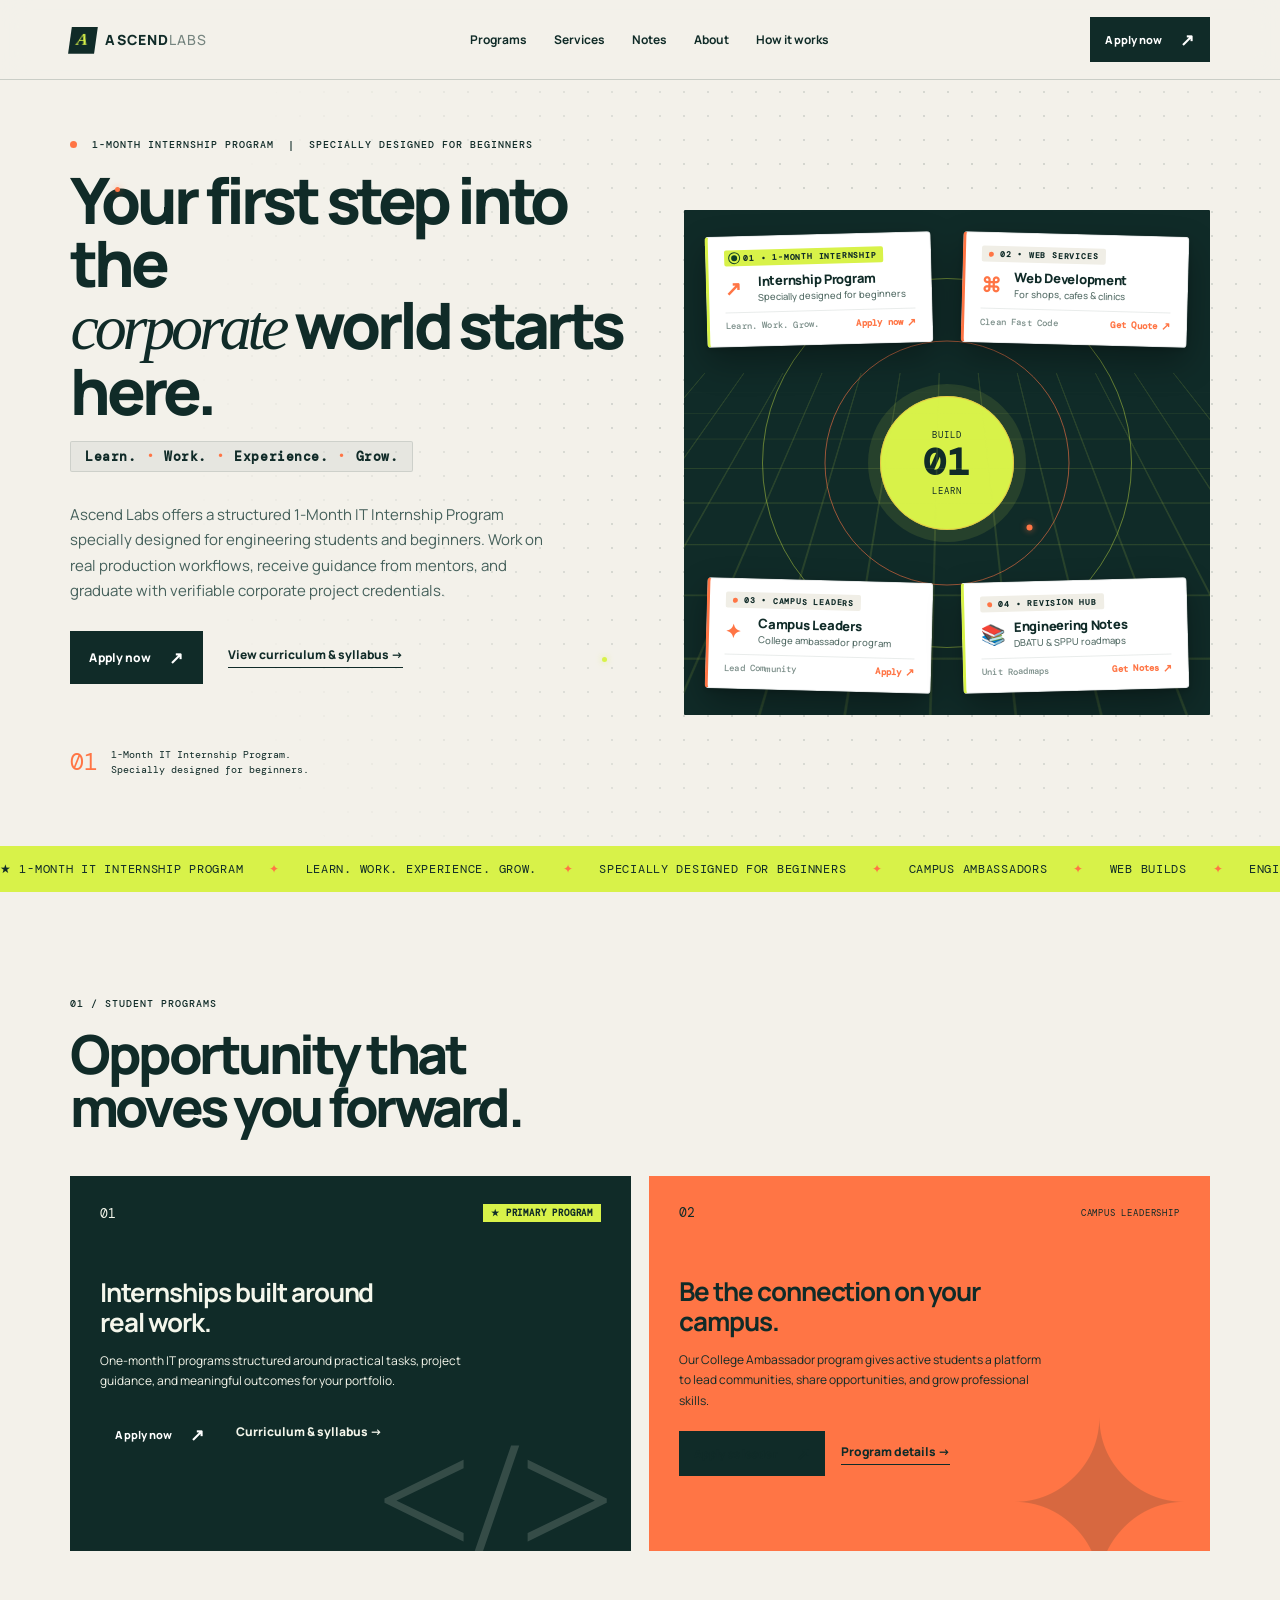
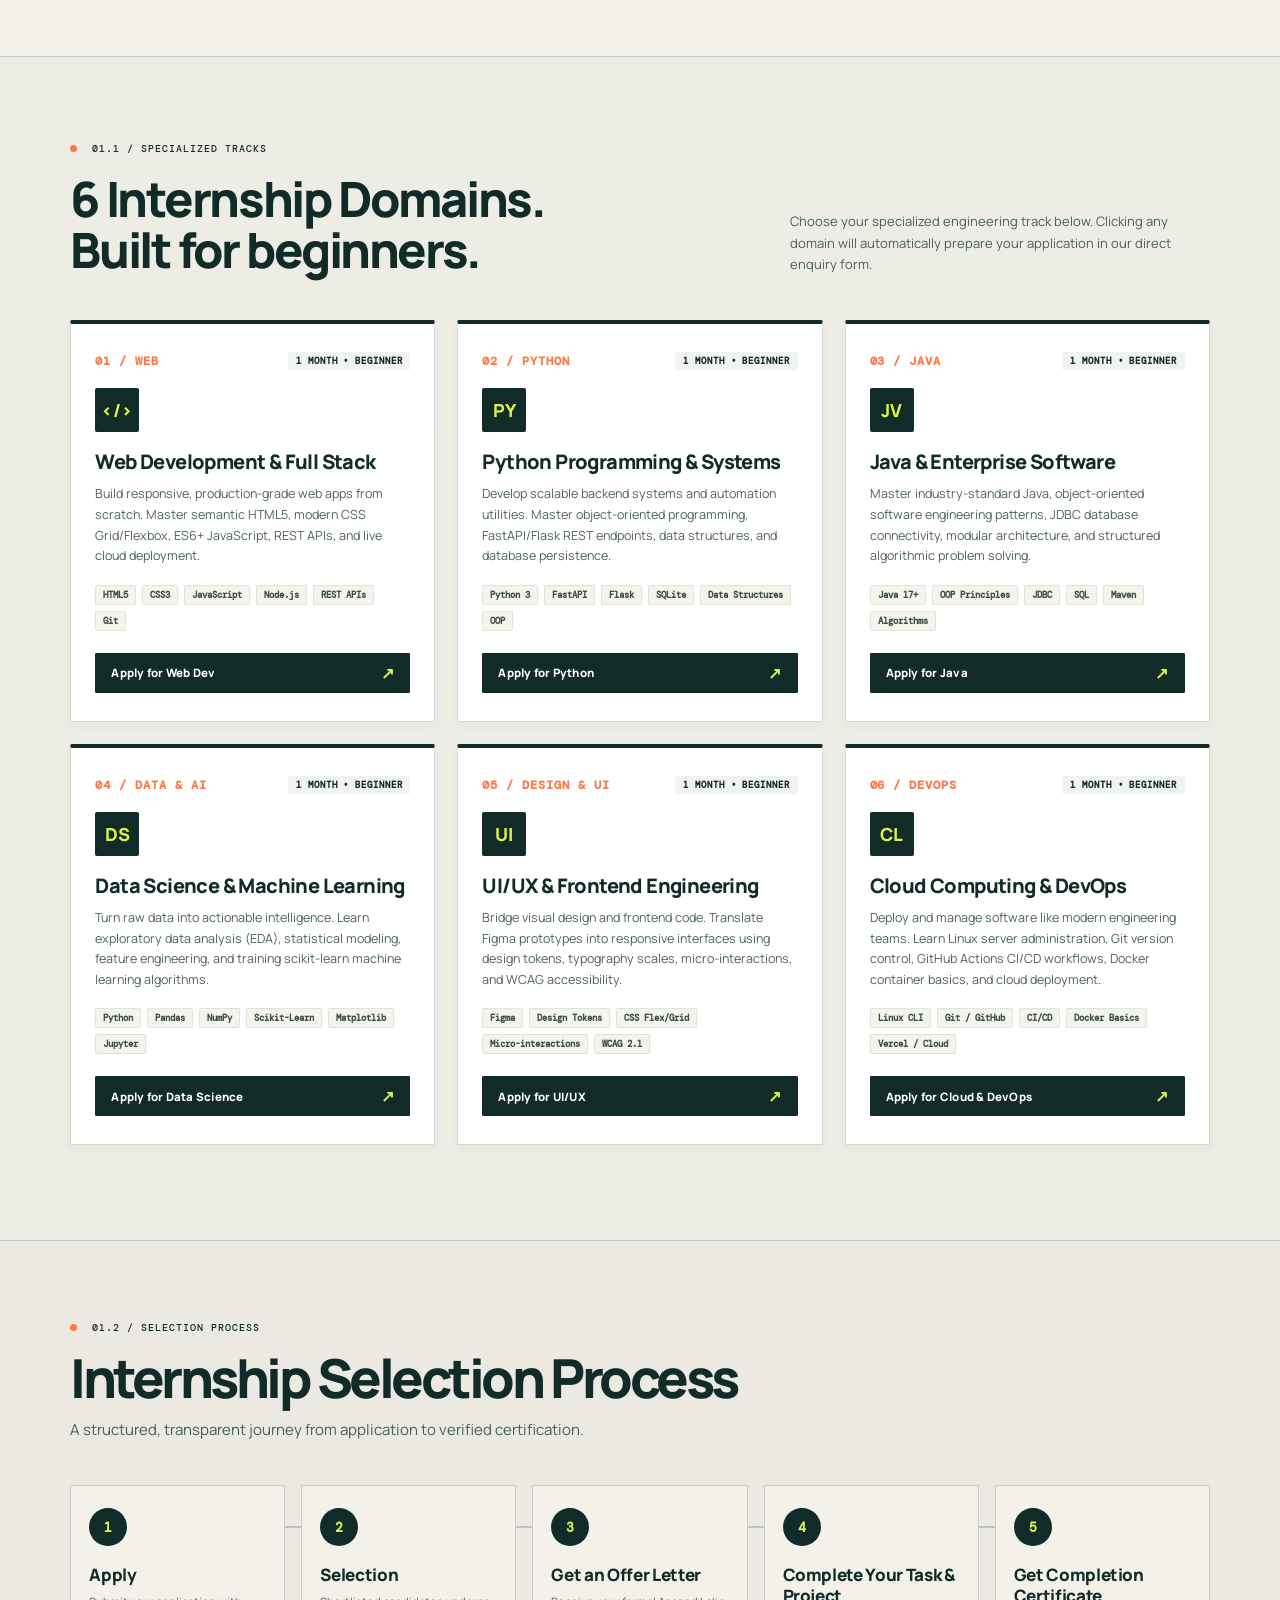
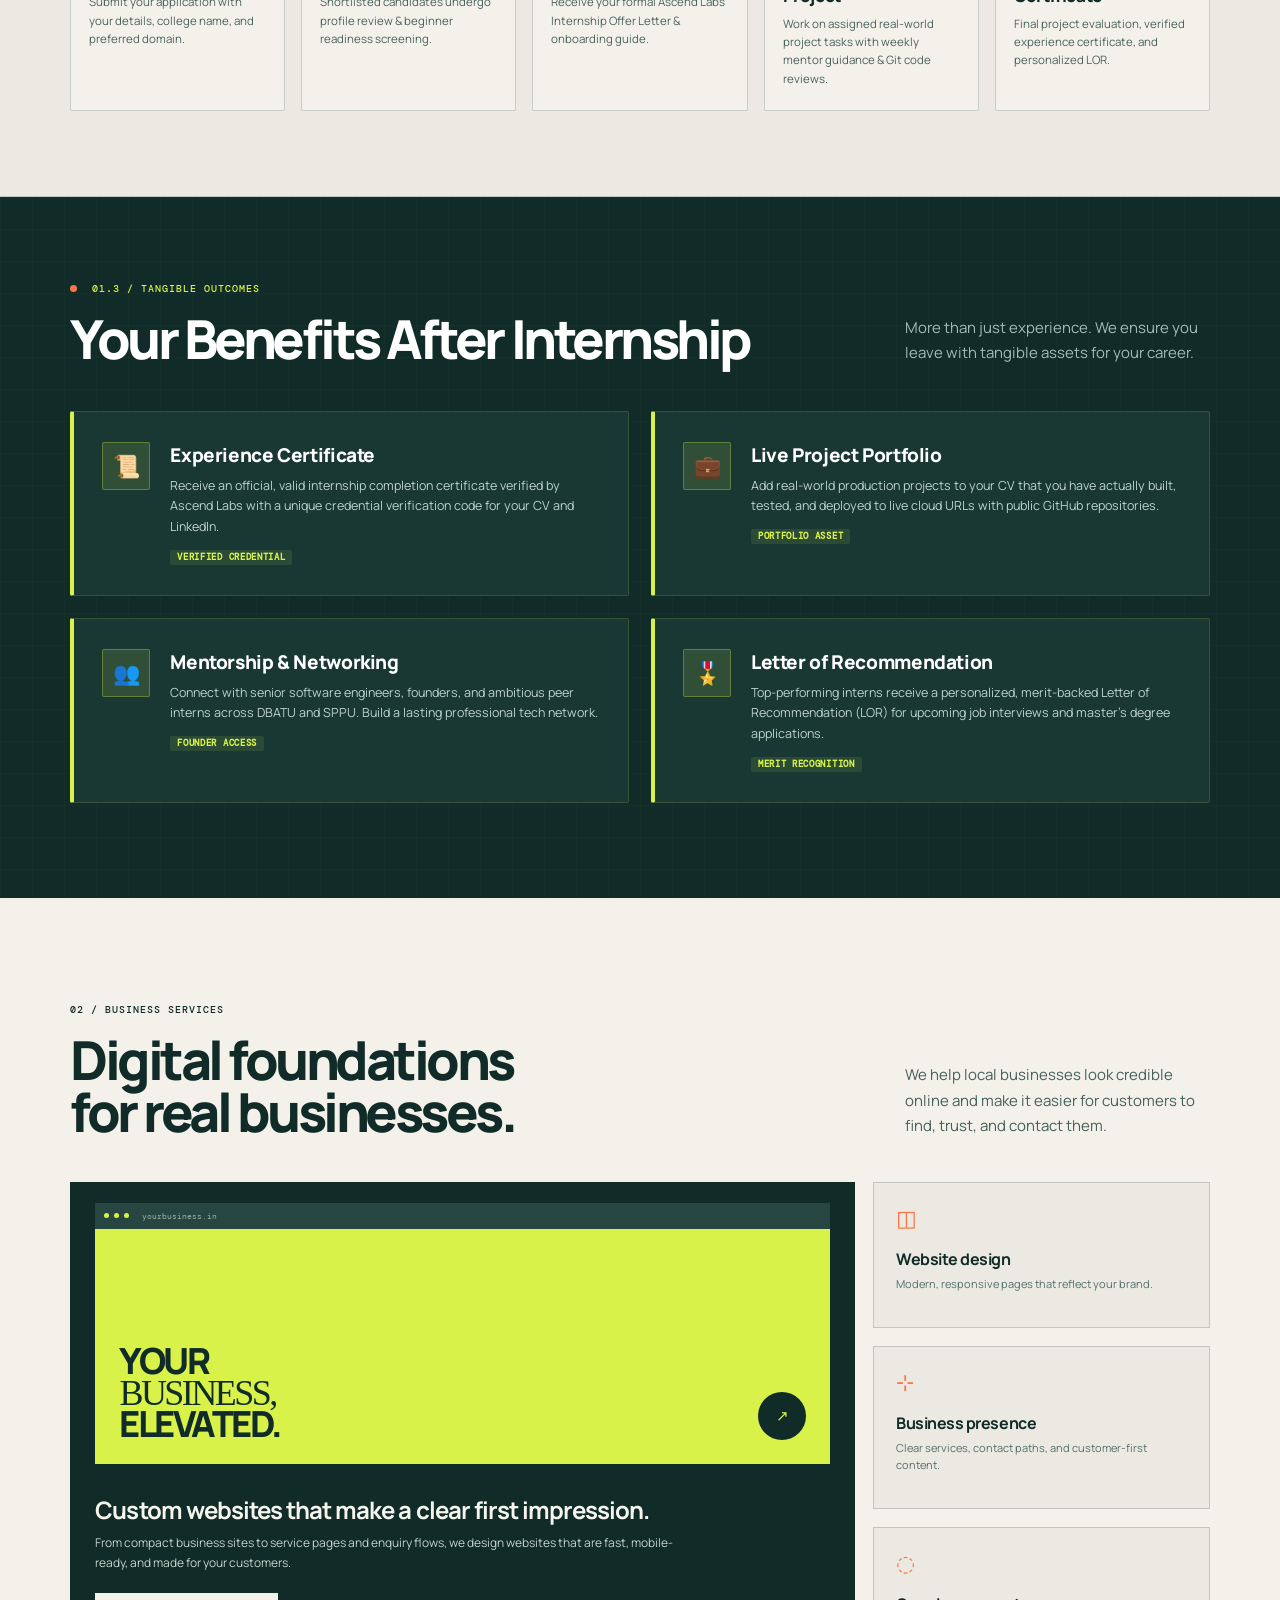
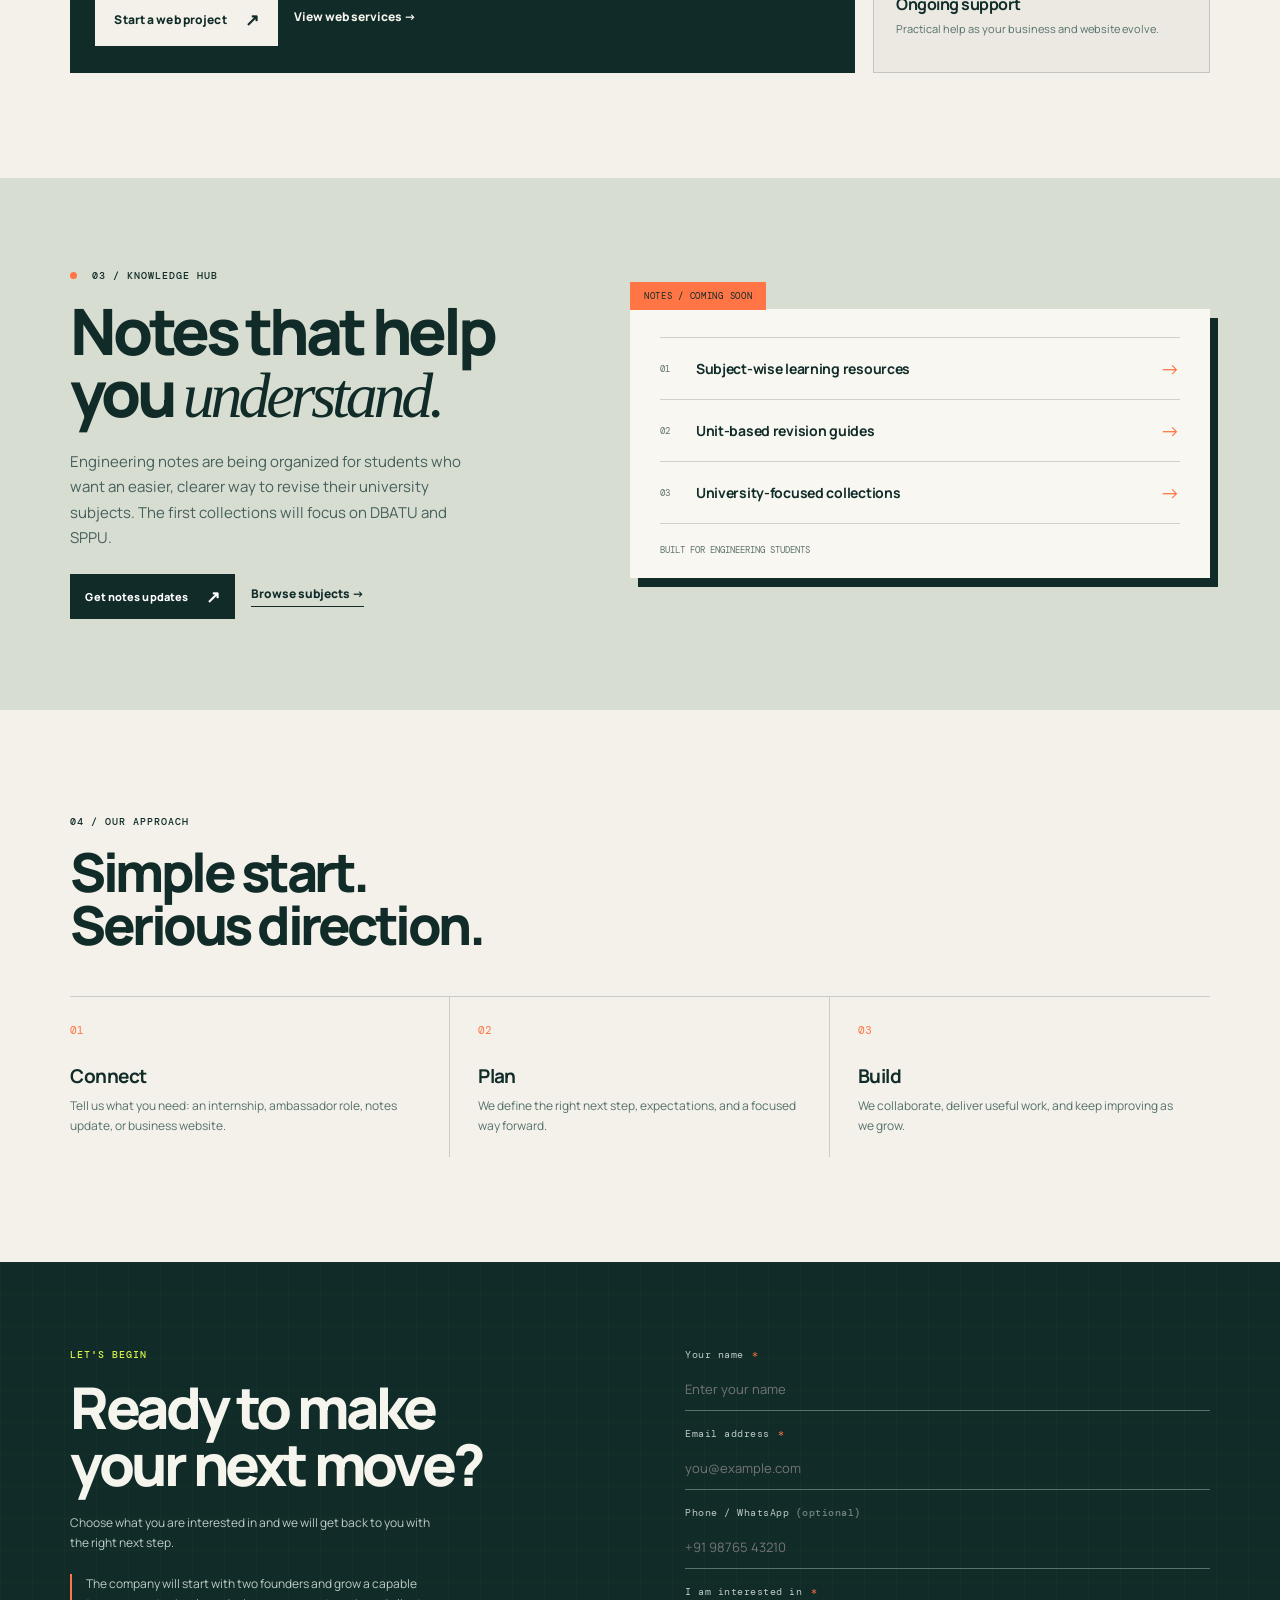
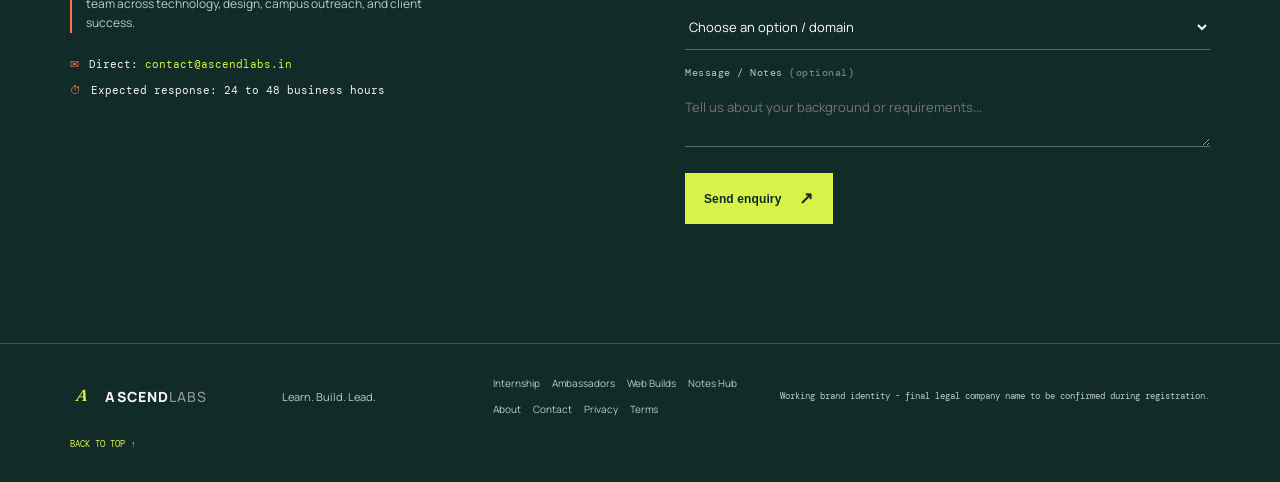
==== index.html @ a8e770ce "feat: complete interactive Ascend Labs website with 4 hero quads, dynamic form routing, and clean UR" ====
<!doctype html>
<html lang="en">
  <head>
    <meta charset="UTF-8" />
    <meta name="viewport" content="width=device-width, initial-scale=1.0" />
    <meta name="description" content="A launch-ready technology website for internships, college ambassadors, business websites, and engineering notes." />
    <title>Ascend Labs | Learn Build Lead</title>
    <link rel="preconnect" href="https://fonts.googleapis.com" />
    <link rel="preconnect" href="https://fonts.gstatic.com" crossorigin />
    <link href="https://fonts.googleapis.com/css2?family=DM+Mono:wght@400;500&family=Manrope:wght@400;500;600;700;800&display=swap" rel="stylesheet" />
    <link rel="stylesheet" href="styles.css" />
  </head>
  <body>
    <header class="site-header">
      <a class="brand" href="#top" aria-label="Ascend Labs home"><span class="brand-symbol">A</span><span>ASCEND<span class="muted">LABS</span></span></a>
      <nav class="nav" aria-label="Main navigation">
        <a href="#programs">Programs</a><a href="#services">Services</a><a href="#notes">Notes</a><a href="about.html">About</a><a href="#process">How it works</a>
      </nav>
      <a class="button button-small nav-cta" href="#contact" data-select-domain="Internship: Web Development">Apply now <span>↗</span></a>
      <button class="menu-toggle" aria-label="Open menu" aria-expanded="false">☰</button>
    </header>

    <main id="top">
      <section class="hero section-shell">
        <div class="background-dot-field" aria-hidden="true"></div>
        <span class="accent-dot accent-dot-orange hero-dot-1" aria-hidden="true"></span>
        <span class="accent-dot accent-dot-lime hero-dot-2" aria-hidden="true"></span>
        <div class="hero-copy">
          <p class="eyebrow"><span class="status-dot"></span> 1-MONTH INTERNSHIP PROGRAM &nbsp;|&nbsp; SPECIALLY DESIGNED FOR BEGINNERS</p>
          <h1>Your first step into the<br /><em>corporate</em> world starts here.</h1>
          <div class="hero-motto-row">
            <span class="motto-item">Learn.</span>
            <span class="motto-sep">•</span>
            <span class="motto-item">Work.</span>
            <span class="motto-sep">•</span>
            <span class="motto-item">Experience.</span>
            <span class="motto-sep">•</span>
            <span class="motto-item">Grow.</span>
          </div>
          <p class="hero-text">Ascend Labs offers a structured 1-Month IT Internship Program specially designed for engineering students and beginners. Work on real production workflows, receive guidance from mentors, and graduate with verifiable corporate project credentials.</p>
          <div class="hero-actions">
            <a class="button" href="#contact" data-select-domain="Internship: Web Development">Apply now <span>↗</span></a>
            <a class="text-link" href="internship.html">View curriculum & syllabus <span>→</span></a>
          </div>
          <div class="hero-trust"><span>01</span><p>1-Month IT Internship Program.<br />Specially designed for beginners.</p></div>
        </div>
        <div class="hero-art" aria-label="Abstract technology illustration">
          <div class="background-signal-grid grid-plane" aria-hidden="true"></div>
          <div class="background-orbit orbit orbit-one" aria-hidden="true">
            <span class="orbit-flow-node node-lime" aria-hidden="true"></span>
          </div>
          <div class="background-orbit orbit orbit-two" aria-hidden="true">
            <span class="orbit-flow-node node-orange" aria-hidden="true"></span>
          </div>
          <div class="signal-pulse signal-pulse-1" aria-hidden="true"></div>
          <div class="signal-pulse signal-pulse-2" aria-hidden="true"></div>
          <!-- 4 Professional Interactive Cards in White (Orange Animation on Hover) -->
          <!-- 1. Corner 1 (Top-Left): 1-Month IT Internship Program -->
          <a href="#contact" data-select-domain="Internship: Web Development" class="hero-quad-card quad-intern" aria-label="1-Month IT Internship Program - Apply Now">
            <div class="quad-card-badge badge-lime">
              <span class="live-pulse"></span>
              <span>01 • 1-MONTH INTERNSHIP</span>
            </div>
            <div class="quad-card-body">
              <span class="quad-card-icon">↗</span>
              <div class="quad-card-info">
                <b>Internship Program</b>
                <small>Specially designed for beginners</small>
              </div>
            </div>
            <div class="quad-card-footer">
              <span class="quad-motto">Learn. Work. Grow.</span>
              <span class="quad-action">Apply now <i>↗</i></span>
            </div>
          </a>

          <!-- 2. Corner 2 (Top-Right): Website Development for Businesses -->
          <a href="#contact" data-select-domain="Website Development" class="hero-quad-card quad-web" aria-label="Website Development for Businesses - Get Quote">
            <div class="quad-card-badge">
              <span class="badge-dot"></span>
              <span>02 • WEB SERVICES</span>
            </div>
            <div class="quad-card-body">
              <span class="quad-card-icon">⌘</span>
              <div class="quad-card-info">
                <b>Web Development</b>
                <small>For shops, cafes & clinics</small>
              </div>
            </div>
            <div class="quad-card-footer">
              <span class="quad-motto">Clean Fast Code</span>
              <span class="quad-action">Get Quote <i>↗</i></span>
            </div>
          </a>

          <!-- 3. Corner 3 (Bottom-Left): College Ambassador Program -->
          <a href="#contact" data-select-domain="College Ambassador Program" class="hero-quad-card quad-amb" aria-label="College Ambassador Leadership Program - Apply as Leader">
            <div class="quad-card-badge">
              <span class="badge-dot"></span>
              <span>03 • CAMPUS LEADERS</span>
            </div>
            <div class="quad-card-body">
              <span class="quad-card-icon quad-icon-star">✦</span>
              <div class="quad-card-info">
                <b>Campus Leaders</b>
                <small>College ambassador program</small>
              </div>
            </div>
            <div class="quad-card-footer">
              <span class="quad-motto">Lead Community</span>
              <span class="quad-action">Apply <i>↗</i></span>
            </div>
          </a>

          <!-- 4. Corner 4 (Bottom-Right): Engineering Notes Hub -->
          <a href="#contact" data-select-domain="Engineering Notes" class="hero-quad-card quad-notes" aria-label="Engineering Notes Hub DBATU and SPPU - Get Notes">
            <div class="quad-card-badge">
              <span class="badge-dot"></span>
              <span>04 • REVISION HUB</span>
            </div>
            <div class="quad-card-body">
              <span class="quad-card-icon">📚</span>
              <div class="quad-card-info">
                <b>Engineering Notes</b>
                <small>DBATU & SPPU roadmaps</small>
              </div>
            </div>
            <div class="quad-card-footer">
              <span class="quad-motto">Unit Roadmaps</span>
              <span class="quad-action">Get Notes <i>↗</i></span>
            </div>
          </a>

          <div class="core"><span>BUILD</span><strong>01</strong><span>LEARN</span></div>
          <p class="art-label label-top">FROM CAMPUS TO CREATION</p>
        </div>
      </section>

      <section class="ticker" aria-label="Our focus"><div>★ 1-MONTH IT INTERNSHIP PROGRAM <i>✦</i> LEARN. WORK. EXPERIENCE. GROW. <i>✦</i> SPECIALLY DESIGNED FOR BEGINNERS <i>✦</i> CAMPUS AMBASSADORS <i>✦</i> WEB BUILDS <i>✦</i> ENGINEERING NOTES <i>✦</i> 1-MONTH IT INTERNSHIP PROGRAM <i>✦</i></div></section>

      <section id="programs" class="programs section-shell">
        <div class="section-intro"><p class="eyebrow">01 / STUDENT PROGRAMS</p><h2>Opportunity that<br />moves you forward.</h2></div>
        <div class="program-grid">
          <article class="feature-card dark-card">
            <div><span class="number">01</span><span class="mini-tag" style="background: var(--lime); color: var(--ink); padding: 3px 8px; font-weight: 800;">★ PRIMARY PROGRAM</span></div>
            <h3>Internships built around real work.</h3>
            <p>One-month IT programs structured around practical tasks, project guidance, and meaningful outcomes for your portfolio.</p>
            <div style="display: flex; gap: 16px; align-items: center; margin-top: 20px; flex-wrap: wrap;">
              <a href="#contact" data-select-domain="Internship: Web Development" class="button button-small">Apply now <span>↗</span></a>
              <a href="internship.html" class="text-link" style="color: var(--muted-lime);">Curriculum & syllabus <span>→</span></a>
            </div>
            <div class="line-art code-art">&lt;/&gt;</div>
          </article>
          <article class="feature-card accent-card">
            <div><span class="number">02</span><span class="mini-tag">CAMPUS LEADERSHIP</span></div>
            <h3>Be the connection on your campus.</h3>
            <p>Our College Ambassador program gives active students a platform to lead communities, share opportunities, and grow professional skills.</p>
            <div style="display: flex; gap: 16px; align-items: center; margin-top: 20px; flex-wrap: wrap;">
              <a href="#contact" data-select-domain="College Ambassador Program" class="button button-small" style="background: var(--ink); color: var(--paper);">Apply as leader <span>↗</span></a>
              <a href="campus-ambassador.html" class="text-link" style="color: var(--ink);">Program details <span>→</span></a>
            </div>
            <div class="line-art star-art">✦</div>
          </article>
        </div>
      </section>

      <!-- 01.1 / SIX SPECIALIZED INTERNSHIP DOMAINS -->
      <section id="domains" class="domains-section section-shell">
        <div class="domains-head">
          <div>
            <p class="eyebrow"><span class="status-dot"></span> 01.1 / SPECIALIZED TRACKS</p>
            <h2>6 Internship Domains.<br />Built for beginners.</h2>
          </div>
          <p class="domains-intro">Choose your specialized engineering track below. Clicking any domain will automatically prepare your application in our direct enquiry form.</p>
        </div>

        <div class="domains-grid">
          <!-- Domain 01 -->
          <article class="domain-card" data-domain="Internship: Web Development">
            <div class="domain-meta">
              <span class="domain-num">01 / WEB</span>
              <span class="domain-duration-tag">1 MONTH • BEGINNER</span>
            </div>
            <div class="domain-icon-row">&lt;/&gt;</div>
            <h3>Web Development & Full Stack</h3>
            <p class="domain-desc">Build responsive, production-grade web apps from scratch. Master semantic HTML5, modern CSS Grid/Flexbox, ES6+ JavaScript, REST APIs, and live cloud deployment.</p>
            <div class="domain-tech-pills">
              <span>HTML5</span><span>CSS3</span><span>JavaScript</span><span>Node.js</span><span>REST APIs</span><span>Git</span>
            </div>
            <a href="#contact" class="domain-action-btn" data-select-domain="Internship: Web Development">
              <span>Apply for Web Dev</span> <i>↗</i>
            </a>
          </article>

          <!-- Domain 02 -->
          <article class="domain-card card-accent-orange" data-domain="Internship: Python Programming">
            <div class="domain-meta">
              <span class="domain-num">02 / PYTHON</span>
              <span class="domain-duration-tag">1 MONTH • BEGINNER</span>
            </div>
            <div class="domain-icon-row">PY</div>
            <h3>Python Programming & Systems</h3>
            <p class="domain-desc">Develop scalable backend systems and automation utilities. Master object-oriented programming, FastAPI/Flask REST endpoints, data structures, and database persistence.</p>
            <div class="domain-tech-pills">
              <span>Python 3</span><span>FastAPI</span><span>Flask</span><span>SQLite</span><span>Data Structures</span><span>OOP</span>
            </div>
            <a href="#contact" class="domain-action-btn" data-select-domain="Internship: Python Programming">
              <span>Apply for Python</span> <i>↗</i>
            </a>
          </article>

          <!-- Domain 03 -->
          <article class="domain-card" data-domain="Internship: Java Development">
            <div class="domain-meta">
              <span class="domain-num">03 / JAVA</span>
              <span class="domain-duration-tag">1 MONTH • BEGINNER</span>
            </div>
            <div class="domain-icon-row">JV</div>
            <h3>Java & Enterprise Software</h3>
            <p class="domain-desc">Master industry-standard Java, object-oriented software engineering patterns, JDBC database connectivity, modular architecture, and structured algorithmic problem solving.</p>
            <div class="domain-tech-pills">
              <span>Java 17+</span><span>OOP Principles</span><span>JDBC</span><span>SQL</span><span>Maven</span><span>Algorithms</span>
            </div>
            <a href="#contact" class="domain-action-btn" data-select-domain="Internship: Java Development">
              <span>Apply for Java</span> <i>↗</i>
            </a>
          </article>

          <!-- Domain 04 -->
          <article class="domain-card card-accent-orange" data-domain="Internship: Data Science & ML">
            <div class="domain-meta">
              <span class="domain-num">04 / DATA & AI</span>
              <span class="domain-duration-tag">1 MONTH • BEGINNER</span>
            </div>
            <div class="domain-icon-row">DS</div>
            <h3>Data Science & Machine Learning</h3>
            <p class="domain-desc">Turn raw data into actionable intelligence. Learn exploratory data analysis (EDA), statistical modeling, feature engineering, and training scikit-learn machine learning algorithms.</p>
            <div class="domain-tech-pills">
              <span>Python</span><span>Pandas</span><span>NumPy</span><span>Scikit-Learn</span><span>Matplotlib</span><span>Jupyter</span>
            </div>
            <a href="#contact" class="domain-action-btn" data-select-domain="Internship: Data Science & ML">
              <span>Apply for Data Science</span> <i>↗</i>
            </a>
          </article>

          <!-- Domain 05 -->
          <article class="domain-card" data-domain="Internship: UI/UX & Frontend">
            <div class="domain-meta">
              <span class="domain-num">05 / DESIGN & UI</span>
              <span class="domain-duration-tag">1 MONTH • BEGINNER</span>
            </div>
            <div class="domain-icon-row">UI</div>
            <h3>UI/UX & Frontend Engineering</h3>
            <p class="domain-desc">Bridge visual design and frontend code. Translate Figma prototypes into responsive interfaces using design tokens, typography scales, micro-interactions, and WCAG accessibility.</p>
            <div class="domain-tech-pills">
              <span>Figma</span><span>Design Tokens</span><span>CSS Flex/Grid</span><span>Micro-interactions</span><span>WCAG 2.1</span>
            </div>
            <a href="#contact" class="domain-action-btn" data-select-domain="Internship: UI/UX & Frontend">
              <span>Apply for UI/UX</span> <i>↗</i>
            </a>
          </article>

          <!-- Domain 06 -->
          <article class="domain-card card-accent-orange" data-domain="Internship: Cloud & DevOps">
            <div class="domain-meta">
              <span class="domain-num">06 / DEVOPS</span>
              <span class="domain-duration-tag">1 MONTH • BEGINNER</span>
            </div>
            <div class="domain-icon-row">CL</div>
            <h3>Cloud Computing & DevOps</h3>
            <p class="domain-desc">Deploy and manage software like modern engineering teams. Learn Linux server administration, Git version control, GitHub Actions CI/CD workflows, Docker container basics, and cloud deployment.</p>
            <div class="domain-tech-pills">
              <span>Linux CLI</span><span>Git / GitHub</span><span>CI/CD</span><span>Docker Basics</span><span>Vercel / Cloud</span>
            </div>
            <a href="#contact" class="domain-action-btn" data-select-domain="Internship: Cloud & DevOps">
              <span>Apply for Cloud & DevOps</span> <i>↗</i>
            </a>
          </article>
        </div>
      </section>

      <!-- 01.2 / INTERNSHIP SELECTION PROCESS -->
      <section class="selection-process-section section-shell">
        <div class="section-intro">
          <p class="eyebrow"><span class="status-dot"></span> 01.2 / SELECTION PROCESS</p>
          <h2>Internship Selection Process</h2>
          <p style="color: #45605b; max-width: 580px; margin-top: 14px;">A structured, transparent journey from application to verified certification.</p>
        </div>

        <div class="process-steps-track">
          <div class="process-flow-track" aria-hidden="true">
            <span class="flow-node flow-node-orange flow-node-track-1" title="Learning stage"></span>
            <span class="flow-node flow-node-lime flow-node-track-2" title="Project stage"></span>
            <span class="flow-node flow-node-orange flow-node-track-3" title="Growth stage"></span>
          </div>
          <div class="process-step-item">
            <span class="process-step-num-badge">1</span>
            <h4>Apply</h4>
            <p>Submit your application with your details, college name, and preferred domain.</p>
          </div>

          <div class="process-step-item">
            <span class="process-step-num-badge">2</span>
            <h4>Selection</h4>
            <p>Shortlisted candidates undergo profile review & beginner readiness screening.</p>
          </div>

          <div class="process-step-item">
            <span class="process-step-num-badge">3</span>
            <h4>Get an Offer Letter</h4>
            <p>Receive your formal Ascend Labs Internship Offer Letter & onboarding guide.</p>
          </div>

          <div class="process-step-item">
            <span class="process-step-num-badge">4</span>
            <h4>Complete Your Task &amp; Project</h4>
            <p>Work on assigned real-world project tasks with weekly mentor guidance & Git code reviews.</p>
          </div>

          <div class="process-step-item">
            <span class="process-step-num-badge">5</span>
            <h4>Get Completion Certificate</h4>
            <p>Final project evaluation, verified experience certificate, and personalized LOR.</p>
          </div>
        </div>
      </section>

      <!-- 01.3 / YOUR BENEFITS AFTER INTERNSHIP -->
      <section class="benefits-section section-shell">
        <div class="dark-panel-grid" aria-hidden="true"></div>
        <div class="section-head">
          <div>
            <p class="eyebrow"><span class="status-dot"></span> 01.3 / TANGIBLE OUTCOMES</p>
            <h2>Your Benefits After Internship</h2>
          </div>
          <p>More than just experience. We ensure you leave with tangible assets for your career.</p>
        </div>

        <div class="benefits-grid">
          <article class="benefit-card">
            <div class="benefit-icon-box">📜</div>
            <div class="benefit-body">
              <h3>Experience Certificate</h3>
              <p>Receive an official, valid internship completion certificate verified by Ascend Labs with a unique credential verification code for your CV and LinkedIn.</p>
              <span class="benefit-tag">VERIFIED CREDENTIAL</span>
            </div>
          </article>

          <article class="benefit-card">
            <div class="benefit-icon-box">💼</div>
            <div class="benefit-body">
              <h3>Live Project Portfolio</h3>
              <p>Add real-world production projects to your CV that you have actually built, tested, and deployed to live cloud URLs with public GitHub repositories.</p>
              <span class="benefit-tag">PORTFOLIO ASSET</span>
            </div>
          </article>

          <article class="benefit-card">
            <div class="benefit-icon-box">👥</div>
            <div class="benefit-body">
              <h3>Mentorship &amp; Networking</h3>
              <p>Connect with senior software engineers, founders, and ambitious peer interns across DBATU and SPPU. Build a lasting professional tech network.</p>
              <span class="benefit-tag">FOUNDER ACCESS</span>
            </div>
          </article>

          <article class="benefit-card">
            <div class="benefit-icon-box">🎖️</div>
            <div class="benefit-body">
              <h3>Letter of Recommendation</h3>
              <p>Top-performing interns receive a personalized, merit-backed Letter of Recommendation (LOR) for upcoming job interviews and master's degree applications.</p>
              <span class="benefit-tag">MERIT RECOGNITION</span>
            </div>
          </article>
        </div>
      </section>

      <section id="services" class="service-section section-shell">
        <div class="section-head"><div><p class="eyebrow">02 / BUSINESS SERVICES</p><h2>Digital foundations<br />for real businesses.</h2></div><p>We help local businesses look credible online and make it easier for customers to find, trust, and contact them.</p></div>
        <div class="service-layout">
          <article class="service-main"><div class="browser"><span></span><span></span><span></span><i>yourbusiness.in</i></div><div class="site-preview"><p>YOUR<br /><b>BUSINESS,</b><br />ELEVATED.</p><div class="preview-circle">↗</div></div><h3>Custom websites that make a clear first impression.</h3><p>From compact business sites to service pages and enquiry flows, we design websites that are fast, mobile-ready, and made for your customers.</p><div style="display: flex; gap: 16px; align-items: center; margin-top: 20px; flex-wrap: wrap;"><a href="#contact" data-select-domain="Website Development" class="button button-light">Start a web project <span>↗</span></a> <a href="web-development.html" class="text-link" style="color: var(--muted-lime);">View web services <span>→</span></a></div></article>
          <div class="service-side"><article><span class="side-icon">◫</span><h3>Website design</h3><p>Modern, responsive pages that reflect your brand.</p></article><article><span class="side-icon">⊹</span><h3>Business presence</h3><p>Clear services, contact paths, and customer-first content.</p></article><article><span class="side-icon">◌</span><h3>Ongoing support</h3><p>Practical help as your business and website evolve.</p></article></div>
        </div>
      </section>

      <section id="notes" class="notes-section">
        <div class="section-shell notes-wrap"><div class="notes-copy"><p class="eyebrow"><span class="status-dot"></span> 03 / KNOWLEDGE HUB</p><h2>Notes that help<br />you <em>understand.</em></h2><p>Engineering notes are being organized for students who want an easier, clearer way to revise their university subjects. The first collections will focus on DBATU and SPPU.</p><div style="display: flex; gap: 16px; align-items: center; margin-top: 20px; flex-wrap: wrap;"><a class="button button-small" href="#contact" data-select-domain="Engineering Notes">Get notes updates <span>↗</span></a> <a class="text-link" href="engineering-notes.html">Browse subjects <span>→</span></a></div></div><div class="notes-panel"><div class="folder-tab">NOTES / COMING SOON</div><div class="note-list"><a href="#contact" data-select-domain="Engineering Notes" style="text-decoration:none; color:inherit;"><div><span>01</span><b>Subject-wise learning resources</b><i>→</i></div></a><a href="#contact" data-select-domain="Engineering Notes" style="text-decoration:none; color:inherit;"><div><span>02</span><b>Unit-based revision guides</b><i>→</i></div></a><a href="#contact" data-select-domain="Engineering Notes" style="text-decoration:none; color:inherit;"><div><span>03</span><b>University-focused collections</b><i>→</i></div></a></div><p class="mono">BUILT FOR ENGINEERING STUDENTS</p></div></div>
      </section>

      <section id="process" class="process section-shell"><div class="section-intro"><p class="eyebrow">04 / OUR APPROACH</p><h2>Simple start.<br />Serious direction.</h2></div><div class="steps"><article><span>01</span><h3>Connect</h3><p>Tell us what you need: an internship, ambassador role, notes update, or business website.</p></article><article><span>02</span><h3>Plan</h3><p>We define the right next step, expectations, and a focused way forward.</p></article><article><span>03</span><h3>Build</h3><p>We collaborate, deliver useful work, and keep improving as we grow.</p></article></div></section>

      <section id="contact" class="contact section-shell">
        <div class="dark-panel-grid" aria-hidden="true"></div>
        <div class="contact-copy">
          <p class="eyebrow">LET'S BEGIN</p>
          <h2>Ready to make<br />your next move?</h2>
          <p>Choose what you are interested in and we will get back to you with the right next step.</p>
          <p class="contact-note">The company will start with two founders and grow a capable team across technology, design, campus outreach, and client success.</p>
          <div class="contact-channels" style="margin-top: 24px;">
            <div class="channel-item">
              <span class="channel-icon">✉</span>
              <span>Direct: <a href="mailto:contact@ascendlabs.in" data-config="contactEmail">contact@ascendlabs.in</a></span>
            </div>
            <div class="channel-item">
              <span class="channel-icon">⏱</span>
              <span>Expected response: 24 to 48 business hours</span>
            </div>
          </div>
        </div>

        <form id="interest-form" class="contact-form" novalidate>
          <label>Your name <span class="req">*</span>
            <input required name="name" placeholder="Enter your name" />
            <span class="field-error-msg"></span>
          </label>

          <label>Email address <span class="req">*</span>
            <input required type="email" name="email" placeholder="you@example.com" />
            <span class="field-error-msg"></span>
          </label>

          <label>Phone / WhatsApp <span class="muted">(optional)</span>
            <input type="tel" name="phone" placeholder="+91 98765 43210" />
            <span class="field-error-msg"></span>
          </label>

          <label>I am interested in <span class="req">*</span>
            <select required name="interest">
              <option value="" disabled selected>Choose an option / domain</option>
              <optgroup label="1-Month IT Internship Domains">
                <option value="Internship: Web Development">Internship: Web Development</option>
                <option value="Internship: Python Programming">Internship: Python Programming</option>
                <option value="Internship: Java Development">Internship: Java Development</option>
                <option value="Internship: Data Science & ML">Internship: Data Science & ML</option>
                <option value="Internship: UI/UX & Frontend">Internship: UI/UX & Frontend</option>
                <option value="Internship: Cloud & DevOps">Internship: Cloud & DevOps</option>
              </optgroup>
              <optgroup label="Other Programs & Services">
                <option value="College Ambassador Program">College Ambassador Program</option>
                <option value="Website Development">Website Development (For Businesses)</option>
                <option value="Engineering Notes">Engineering Notes</option>
              </optgroup>
            </select>
            <span class="field-error-msg"></span>
          </label>

          <!-- Conditional College Field -->
          <div id="college-field-group" class="field-group conditional-field">
            <label>College / University Name <span class="req">*</span>
              <input name="college" placeholder="e.g. DBATU Lonere, SPPU Pune, etc." />
              <span class="field-error-msg"></span>
            </label>
          </div>

          <!-- Conditional Business Field -->
          <div id="business-field-group" class="field-group conditional-field">
            <label>Business / Organization Name <span class="req">*</span>
              <input name="business" placeholder="e.g. Cafe Botanica, Spark Dental, etc." />
              <span class="field-error-msg"></span>
            </label>
          </div>

          <label>Message / Notes <span class="muted">(optional)</span>
            <textarea name="message" rows="2" placeholder="Tell us about your background or requirements..."></textarea>
          </label>

          <button class="button" type="submit">Send enquiry <span>↗</span></button>
          <p class="form-message" aria-live="polite"></p>
        </form>
      </section>
    </main>

    <footer>
      <a class="brand" href="#top"><span class="brand-symbol">A</span><span data-config="brandName">ASCEND<span class="muted">LABS</span></span></a>
      <p>Learn. Build. Lead.</p>
      <div class="footer-nav">
        <a href="internship.html">Internship</a>
        <a href="campus-ambassador.html">Ambassadors</a>
        <a href="web-development.html">Web Builds</a>
        <a href="engineering-notes.html">Notes Hub</a>
        <a href="about.html">About</a>
        <a href="contact.html">Contact</a>
        <a href="privacy-policy.html">Privacy</a>
        <a href="terms.html">Terms</a>
      </div>
      <p class="footer-note" data-config="legalNotice">Working brand identity - final legal company name to be confirmed during registration.</p>
      <a href="#top" class="back-top">BACK TO TOP ↑</a>
    </footer>

    <script src="site-config.js"></script>
    <script src="script.js"></script>
  </body>
</html>
---- styles.css ----
:root{--ink:#102b28;--cream:#f3f1ea;--lime:#d8f249;--orange:#ff7545;--line:rgba(16,43,40,.18);--mono:'DM Mono',monospace;--sans:'Manrope',sans-serif}*{box-sizing:border-box}html{scroll-behavior:smooth}body{margin:0;background:var(--cream);color:var(--ink);font-family:var(--sans);font-size:15px}.site-header{height:80px;display:flex;align-items:center;justify-content:space-between;padding:0 5.5vw;border-bottom:1px solid var(--line);position:sticky;top:0;background:rgba(243,241,234,.93);backdrop-filter:blur(14px);z-index:10}.brand{display:flex;align-items:center;gap:9px;color:var(--ink);font-size:14px;font-weight:800;letter-spacing:.08em;text-decoration:none}.muted{font-weight:500;opacity:.55}.brand-symbol{display:grid;place-items:center;width:26px;height:26px;background:var(--ink);color:var(--lime);font-family:Georgia,serif;font-size:17px;font-style:italic;transform:skew(-8deg)}.nav{display:flex;gap:27px}.nav a{color:var(--ink);text-decoration:none;font-size:12px;font-weight:700}.nav a:hover,.text-link:hover{color:#d05328}.button{display:inline-flex;align-items:center;justify-content:center;gap:18px;padding:14px 18px;background:var(--ink);border:1px solid var(--ink);color:white;font-weight:800;text-decoration:none;font-size:12px;letter-spacing:.01em;cursor:pointer;transition:.2s}.button:hover{background:var(--orange);border-color:var(--orange);transform:translateY(-2px)}.button span{font-size:17px}.button-small{padding:10px 14px;font-size:11px}.menu-toggle{display:none;border:0;background:transparent;font-size:22px}.section-shell{padding-left:5.5vw;padding-right:5.5vw}.hero{min-height:630px;display:grid;grid-template-columns:1.04fr .96fr;align-items:center;gap:45px;padding-top:58px;padding-bottom:58px}.eyebrow{font-family:var(--mono);font-size:10px;letter-spacing:.1em;font-weight:500;margin:0 0 18px}.status-dot{display:inline-block;width:7px;height:7px;border-radius:50%;background:var(--orange);margin-right:8px}.hero h1,.section-intro h2,.section-head h2,.notes-copy h2,.contact h2{font-size:clamp(38px,5vw,70px);line-height:.98;letter-spacing:-.065em;margin:0;font-weight:800}.hero em,.notes-copy em{font-family:Georgia,serif;font-weight:400}.hero-text{max-width:485px;line-height:1.7;margin:24px 0 27px;color:#45605b}.hero-actions{display:flex;align-items:center;gap:25px}.text-link{font-size:12px;font-weight:800;color:var(--ink);text-decoration:none;border-bottom:1px solid var(--ink);padding-bottom:4px}.hero-trust{display:flex;align-items:center;gap:13px;margin-top:53px;font-family:var(--mono)}.hero-trust span{font-size:23px;color:var(--orange)}.hero-trust p{font-size:10px;line-height:1.55}.hero-art{height:480px;background:var(--ink);position:relative;overflow:hidden;border-radius:1px}.grid-plane{position:absolute;inset:0;background:linear-gradient(rgba(216,242,73,.1) 1px,transparent 1px),linear-gradient(90deg,rgba(216,242,73,.1) 1px,transparent 1px);background-size:32px 32px;transform:perspective(500px) rotateX(53deg) scale(1.6) translateY(130px)}.orbit{position:absolute;border:1px solid rgba(216,242,73,.5);border-radius:50%;left:50%;top:50%;transform:translate(-50%,-50%)}.orbit-one{height:370px;width:370px}.orbit-two{height:245px;width:245px;border-color:rgba(255,117,69,.8)}.core{position:absolute;left:50%;top:50%;transform:translate(-50%,-50%);height:134px;width:134px;border-radius:50%;background:var(--lime);display:flex;flex-direction:column;align-items:center;justify-content:center;color:var(--ink);text-align:center;font-family:var(--mono);font-size:9px;letter-spacing:.13em;box-shadow:0 0 0 12px rgba(216,242,73,.11)}.core strong{font-size:38px;line-height:1.15}.hero-card{position:absolute;padding:13px 15px;width:165px;background:#f8f8f2;box-shadow:0 12px 25px rgba(0,0,0,.18);display:grid;grid-template-columns:25px 1fr;column-gap:7px;transform:rotate(-3deg)}.hero-card b{font-size:10px}.hero-card small{grid-column:2;font-size:8px;color:#6c7773;margin-top:2px}.card-icon{grid-row:1/3;color:var(--orange);font-size:19px}.card-intern{top:52px;left:26px}.card-amb{bottom:76px;right:27px;transform:rotate(3deg)}.card-web{right:15px;top:87px;background:var(--orange);color:var(--ink)}.card-web small{color:#73311e}.art-label{position:absolute;color:var(--lime);font:9px var(--mono);letter-spacing:.12em}.art-label b{color:white}.label-top{left:20px;top:18px}.label-bottom{right:20px;bottom:15px}.ticker{overflow:hidden;background:var(--lime);padding:15px 0;white-space:nowrap;font:12px var(--mono);letter-spacing:.06em}.ticker div{animation:slide 22s linear infinite}.ticker i{font-style:normal;margin:0 18px;color:var(--orange)}@keyframes slide{to{transform:translateX(-35%)}}.programs,.service-section,.process{padding-top:105px;padding-bottom:105px}.section-intro h2,.section-head h2{font-size:clamp(35px,4.2vw,58px)}.program-grid{display:grid;grid-template-columns:1fr 1fr;gap:18px;margin-top:43px}.feature-card{min-height:375px;padding:28px 30px;display:flex;flex-direction:column;position:relative;overflow:hidden}.feature-card>div:first-child{display:flex;justify-content:space-between;align-items:center}.number{font:13px var(--mono)}.mini-tag{font:9px var(--mono);letter-spacing:.09em}.feature-card h3{font-size:26px;line-height:1.13;max-width:320px;letter-spacing:-.04em;margin:56px 0 14px}.feature-card p{font-size:12px;line-height:1.7;max-width:365px;margin:0}.card-link{margin-top:auto;font-size:11px;font-weight:800;color:inherit;text-decoration:none}.card-link span{font-size:16px;margin-left:7px}.dark-card{background:var(--ink);color:#f4f6eb}.dark-card .mini-tag{color:var(--lime)}.accent-card{background:var(--orange);color:var(--ink)}.line-art{position:absolute;right:16px;bottom:-34px;font-size:170px;line-height:1;font-family:Georgia,serif;opacity:.16}.star-art{font-size:225px;bottom:-70px}.section-head{display:flex;justify-content:space-between;align-items:end;gap:30px}.section-head>p{max-width:305px;line-height:1.7;color:#45605b;margin:0}.service-layout{display:grid;grid-template-columns:1.4fr .6fr;gap:18px;margin-top:43px}.service-main{background:var(--ink);color:#f5f4ed;padding:21px 25px 27px}.browser{height:26px;background:#284641;display:flex;align-items:center;gap:5px;padding:0 9px}.browser span{display:block;width:5px;height:5px;border-radius:50%;background:var(--lime)}.browser i{font:8px var(--mono);color:#9eb2ac;margin-left:8px;font-style:normal}.site-preview{height:235px;background:var(--lime);color:var(--ink);padding:24px;display:flex;justify-content:space-between;align-items:end}.site-preview p{font-size:36px;line-height:.86;font-weight:800;letter-spacing:-.07em;margin:0}.site-preview b{font-family:Georgia,serif;font-weight:400}.preview-circle{width:48px;height:48px;border-radius:50%;background:var(--ink);color:var(--lime);display:grid;place-items:center}.service-main h3{font-size:24px;letter-spacing:-.04em;margin:29px 0 7px}.service-main>p{font-size:12px;line-height:1.65;color:#c4d1cc;max-width:580px;margin:0 0 20px}.button-light{background:var(--cream);color:var(--ink);border-color:var(--cream)}.service-side{display:grid;gap:18px}.service-side article{border:1px solid var(--line);padding:20px 22px;background:#ebe9e2}.side-icon{font-size:22px;color:var(--orange)}.service-side h3{font-size:16px;margin:15px 0 5px;letter-spacing:-.03em}.service-side p{font-size:11px;line-height:1.55;margin:0;color:#56706b}.notes-section{background:#d8ddd2;padding:91px 0}.notes-wrap{display:grid;grid-template-columns:.9fr 1.1fr;gap:85px;align-items:center}.notes-copy>p:not(.eyebrow){max-width:405px;line-height:1.7;color:#45605b;margin:21px 0 23px}.notes-panel{background:#f8f7f1;padding:28px 30px 22px;box-shadow:8px 9px 0 var(--ink);position:relative}.folder-tab{position:absolute;top:-27px;left:0;background:var(--orange);padding:8px 14px;font:9px var(--mono);letter-spacing:.08em}.note-list{border-top:1px solid var(--line)}.note-list div{display:grid;grid-template-columns:36px 1fr 20px;align-items:center;border-bottom:1px solid var(--line);padding:17px 0}.note-list span,.mono{font:9px var(--mono);color:#60736d}.note-list b{font-size:14px;letter-spacing:-.02em}.note-list i{font-style:normal;color:var(--orange);font-size:20px}.notes-panel .mono{margin:20px 0 0}.steps{display:grid;grid-template-columns:repeat(3,1fr);margin-top:45px;border-top:1px solid var(--line)}.steps article{padding:21px 28px 0 0;min-height:160px;border-right:1px solid var(--line)}.steps article:not(:first-child){padding-left:28px}.steps article:last-child{border-right:0}.steps span{font:11px var(--mono);color:var(--orange)}.steps h3{font-size:19px;letter-spacing:-.03em;margin:24px 0 7px}.steps p{font-size:12px;line-height:1.6;color:#56706b;margin:0}.contact{background:var(--ink);color:#f5f4ed;display:grid;grid-template-columns:1fr 1fr;gap:90px;padding-top:86px;padding-bottom:86px}.contact .eyebrow{color:var(--lime)}.contact h2{font-size:clamp(38px,4.5vw,62px)}.contact-copy>p:not(.eyebrow){color:#bdccc7;max-width:360px;line-height:1.65;font-size:12px;margin:21px 0}.contact-note{border-left:2px solid var(--orange);padding-left:14px}.contact-form{display:grid;gap:16px}.contact-form label{font:10px var(--mono);letter-spacing:.05em;color:#bdccc7}.contact-form input,.contact-form select{display:block;width:100%;padding:12px 0;margin-top:7px;background:transparent;border:0;border-bottom:1px solid #52726a;color:white;font:13px var(--sans);outline:none}.contact-form select option{color:var(--ink)}.contact-form .button{margin-top:10px;width:max-content;background:var(--lime);color:var(--ink);border-color:var(--lime)}.form-message{min-height:17px;margin:0;font-size:11px;color:var(--lime)}footer{padding:32px 5.5vw;background:var(--ink);color:#bdccc7;border-top:1px solid #38534d;display:grid;grid-template-columns:1fr 1fr 1.4fr auto;align-items:center;gap:22px;font-size:11px}footer .brand{color:#f5f4ed}.footer-note{font:9px var(--mono);line-height:1.5}.back-top{font:9px var(--mono);color:var(--lime);text-decoration:none;white-space:nowrap}@media(max-width:760px){.site-header{height:66px;padding:0 6vw}.nav,.nav-cta{display:none}.menu-toggle{display:block}.nav.open{display:flex;position:absolute;top:65px;left:0;right:0;background:var(--cream);flex-direction:column;padding:22px 6vw;border-bottom:1px solid var(--line);gap:18px}.hero{grid-template-columns:1fr;padding-top:54px;gap:35px}.hero-art{height:370px}.hero h1{font-size:49px}.programs,.service-section,.process{padding-top:72px;padding-bottom:72px}.program-grid,.service-layout,.notes-wrap,.contact{grid-template-columns:1fr}.section-head{display:block}.section-head>p{margin-top:18px}.service-side{grid-template-columns:1fr 1fr 1fr}.service-side article{padding:15px}.service-side h3{font-size:14px}.notes-wrap{gap:57px}.steps{grid-template-columns:1fr}.steps article,.steps article:not(:first-child){padding:20px 0;border-right:0;border-bottom:1px solid var(--line)}.contact{gap:42px;padding-top:65px;padding-bottom:65px}.contact-form{max-width:none}footer{grid-template-columns:1fr 1fr}.footer-note{grid-column:1/3}.back-top{justify-self:end}}@media(max-width:480px){.section-shell{padding-left:6vw;padding-right:6vw}.hero-art{height:330px}.hero-card{transform:scale(.82);transform-origin:center}.card-web{right:-8px}.card-amb{right:0;bottom:45px}.orbit-one{width:300px;height:300px}.site-preview{height:185px}.site-preview p{font-size:28px}.service-side{grid-template-columns:1fr}.feature-card{min-height:330px;padding:23px}.notes-panel{padding:22px 18px}.contact{padding-left:6vw;padding-right:6vw}footer{padding-left:6vw;padding-right:6vw}}


/* ==========================================================================
   Accessibility & Focus Outlines
   ========================================================================== */
:focus-visible {
  outline: 2px solid var(--orange);
  outline-offset: 3px;
}

.skip-link {
  position: absolute;
  top: -60px;
  left: 20px;
  background: var(--ink);
  color: var(--lime);
  padding: 10px 16px;
  font-family: var(--mono);
  font-size: 12px;
  z-index: 1000;
  text-decoration: none;
  transition: top 0.2s ease;
}

.skip-link:focus {
  top: 15px;
}

/* ==========================================================================
   Form Enhancements & Validation States
   ========================================================================== */
.field-group {
  display: grid;
  gap: 4px;
}

.contact-form label span.req {
  color: var(--orange);
  margin-left: 2px;
}

.contact-form textarea {
  display: block;
  width: 100%;
  padding: 12px 0;
  margin-top: 7px;
  background: transparent;
  border: 0;
  border-bottom: 1px solid #52726a;
  color: white;
  font: 13px var(--sans);
  outline: none;
  resize: vertical;
  min-height: 60px;
}

.contact-form textarea:focus {
  border-bottom-color: var(--lime);
}

.contact-form input.is-invalid,
.contact-form select.is-invalid,
.contact-form textarea.is-invalid {
  border-bottom-color: var(--orange) !important;
}

.field-error-msg {
  font-family: var(--mono);
  font-size: 10px;
  color: var(--orange);
  margin-top: 3px;
  display: none;
}

.field-error-msg.visible {
  display: block;
}

.conditional-field {
  display: none;
  opacity: 0;
  transition: opacity 0.25s ease, transform 0.25s ease;
  transform: translateY(-4px);
}

.conditional-field.active {
  display: grid;
  opacity: 1;
  transform: translateY(0);
}

@keyframes selectGlowPulse {
  0% {
    background-color: rgba(216, 242, 73, 0.28);
    box-shadow: 0 0 0 4px rgba(216, 242, 73, 0.4);
  }
  50% {
    background-color: rgba(255, 117, 69, 0.28);
    box-shadow: 0 0 0 6px rgba(255, 117, 69, 0.45);
  }
  100% {
    background-color: transparent;
    box-shadow: none;
  }
}

.field-highlight-active {
  animation: selectGlowPulse 1.8s ease-out;
  border-bottom: 2px solid var(--lime) !important;
}

/* Quick Domain Selector Pills */
.quick-category-pills {
  display: flex;
  gap: 8px;
  flex-wrap: wrap;
  margin-bottom: 22px;
}

.quick-domain-pill {
  background: rgba(247, 245, 238, 0.08);
  border: 1px solid rgba(247, 245, 238, 0.22);
  color: var(--paper);
  font-family: var(--mono);
  font-size: 11px;
  font-weight: 600;
  padding: 6px 12px;
  border-radius: 20px;
  cursor: pointer;
  transition: all 0.2s ease;
  white-space: nowrap;
}

.quick-domain-pill:hover,
.quick-domain-pill:focus-visible {
  background: var(--orange);
  color: var(--ink);
  border-color: var(--orange);
  transform: translateY(-2px);
  box-shadow: 0 4px 12px rgba(255, 117, 69, 0.35);
}

.quick-domain-pill.active {
  background: var(--lime);
  color: var(--ink);
  border-color: var(--lime);
}

.nav a.nav-link-active {
  color: var(--orange) !important;
  border-bottom: 2px solid var(--orange);
  padding-bottom: 2px;
}

.contact-form .button:disabled {
  opacity: 0.6;
  cursor: not-allowed;
  transform: none;
}

.form-message {
  border-radius: 1px;
}

.form-message.success {
  background: rgba(216, 242, 73, 0.12);
  border-left: 3px solid var(--lime);
  color: var(--lime);
  padding: 10px 14px;
  margin-top: 10px;
}

.form-message.demo {
  background: rgba(255, 117, 69, 0.12);
  border-left: 3px solid var(--orange);
  color: #ff9976;
  padding: 10px 14px;
  margin-top: 10px;
}

.form-message.error {
  background: rgba(255, 69, 58, 0.15);
  border-left: 3px solid #ff453a;
  color: #ff867f;
  padding: 10px 14px;
  margin-top: 10px;
}

.contact-channels {
  margin-top: 28px;
  display: grid;
  gap: 12px;
}

.channel-item {
  display: flex;
  align-items: center;
  gap: 10px;
  font-family: var(--mono);
  font-size: 11px;
}

.channel-item a {
  color: var(--lime);
  text-decoration: none;
}

.channel-icon {
  color: var(--orange);
}

.footer-nav {
  display: flex;
  flex-wrap: wrap;
  gap: 12px;
}

.footer-nav a {
  color: #bdccc7;
  text-decoration: none;
  font-size: 10px;
}

.footer-nav a:hover {
  color: var(--lime);
}

/* ==========================================================================
   Dedicated Subpage Hero & Components
   ========================================================================== */
.subpage-hero {
  padding-top: 54px;
  padding-bottom: 48px;
  border-bottom: 1px solid var(--line);
}

.subpage-hero-dark {
  background: var(--ink);
  color: #f5f4ed;
  border-bottom: 1px solid #233c37;
}

.subpage-hero-dark .eyebrow {
  color: var(--lime);
}

.subpage-hero-dark .hero-text {
  color: #b7c7c2;
}

.breadcrumb {
  display: flex;
  align-items: center;
  gap: 8px;
  font-family: var(--mono);
  font-size: 10px;
  margin-bottom: 20px;
  color: #6c7f7a;
}

.breadcrumb a {
  color: inherit;
  text-decoration: none;
}

.breadcrumb a:hover {
  color: var(--orange);
}

.meta-badges {
  display: flex;
  flex-wrap: wrap;
  gap: 8px;
  margin-top: 24px;
}

.badge {
  display: inline-flex;
  align-items: center;
  gap: 6px;
  padding: 4px 10px;
  font: 9px var(--mono);
  letter-spacing: 0.08em;
  background: #ebe9e2;
  color: var(--ink);
  border: 1px solid var(--line);
}

.badge-dark {
  background: #173b37;
  color: var(--lime);
  border-color: #2e5953;
}

.badge-orange {
  background: rgba(255, 117, 69, 0.15);
  color: var(--orange);
  border-color: var(--orange);
}

.tracks-grid {
  display: grid;
  grid-template-columns: repeat(3, 1fr);
  gap: 18px;
  margin-top: 40px;
}

.track-card {
  background: #f8f8f2;
  border: 1px solid var(--line);
  padding: 26px 24px;
  display: flex;
  flex-direction: column;
}

.track-card h3 {
  font-size: 20px;
  letter-spacing: -0.03em;
  margin: 18px 0 10px;
}

.track-card p {
  font-size: 12px;
  line-height: 1.65;
  color: #45605b;
  margin: 0 0 18px;
}

.tech-tag {
  font-family: var(--mono);
  font-size: 9px;
  color: #7b8e89;
  border-top: 1px dashed var(--line);
  padding-top: 14px;
  margin-top: auto;
}

.timeline-grid {
  display: grid;
  grid-template-columns: repeat(4, 1fr);
  gap: 16px;
  margin-top: 40px;
}

.timeline-card {
  background: #ebe9e2;
  border: 1px solid var(--line);
  padding: 22px 20px;
}

.timeline-card .week-num {
  font: 11px var(--mono);
  color: var(--orange);
  font-weight: 700;
}

.timeline-card h3 {
  font-size: 16px;
  letter-spacing: -0.02em;
  margin: 12px 0 8px;
}

.timeline-card p {
  font-size: 11px;
  line-height: 1.6;
  color: #45605b;
  margin: 0;
}

.two-col-block {
  display: grid;
  grid-template-columns: 1fr 1fr;
  gap: 50px;
  align-items: start;
}

.checklist {
  list-style: none;
  padding: 0;
  margin: 20px 0 0;
  display: grid;
  gap: 14px;
}

.checklist li {
  display: flex;
  align-items: flex-start;
  gap: 12px;
  font-size: 13px;
  line-height: 1.6;
  color: #45605b;
}

.checklist li strong {
  color: var(--ink);
}

.check-icon {
  display: grid;
  place-items: center;
  width: 18px;
  height: 18px;
  background: var(--ink);
  color: var(--lime);
  font-size: 11px;
  border-radius: 50%;
  flex-shrink: 0;
  margin-top: 2px;
}

/* ==========================================================================
   FAQ Accordions
   ========================================================================== */
.faq-section {
  padding-top: 80px;
  padding-bottom: 80px;
}

.faq-list {
  display: grid;
  gap: 12px;
  margin-top: 36px;
  max-width: 860px;
}

.faq-item {
  border: 1px solid var(--line);
  background: #f8f8f2;
}

.faq-trigger {
  width: 100%;
  text-align: left;
  background: transparent;
  border: 0;
  padding: 18px 22px;
  display: flex;
  justify-content: space-between;
  align-items: center;
  font-family: var(--sans);
  font-size: 15px;
  font-weight: 700;
  color: var(--ink);
  cursor: pointer;
  letter-spacing: -0.02em;
}

.faq-trigger span.icon {
  font-family: var(--mono);
  font-size: 16px;
  color: var(--orange);
  transition: transform 0.2s ease;
}

.faq-item.open .faq-trigger span.icon {
  transform: rotate(45deg);
}

.faq-content {
  padding: 0 22px 18px;
  font-size: 13px;
  line-height: 1.65;
  color: #45605b;
  display: none;
}

.faq-item.open .faq-content {
  display: block;
}

/* ==========================================================================
   Engineering Notes Hub Styles
   ========================================================================== */
.notes-hub-shell {
  padding-top: 50px;
  padding-bottom: 90px;
}

.university-toggle-bar {
  display: flex;
  align-items: center;
  gap: 12px;
  margin-bottom: 24px;
  border-bottom: 1px solid var(--line);
  padding-bottom: 16px;
}

.univ-tab {
  background: #ebe9e2;
  border: 1px solid var(--line);
  padding: 10px 18px;
  font: 11px var(--mono);
  font-weight: 700;
  cursor: pointer;
  transition: background 0.15s, color 0.15s;
}

.univ-tab.active {
  background: var(--ink);
  color: var(--lime);
  border-color: var(--ink);
}

.filter-row {
  display: flex;
  flex-wrap: wrap;
  gap: 14px;
  align-items: center;
  margin-bottom: 30px;
}

.filter-select {
  padding: 10px 14px;
  background: #f8f8f2;
  border: 1px solid var(--line);
  font-family: var(--mono);
  font-size: 11px;
  color: var(--ink);
  border-radius: 0;
  outline: none;
}

.search-input {
  flex: 1;
  min-width: 220px;
  padding: 10px 14px;
  background: #f8f8f2;
  border: 1px solid var(--line);
  font-family: var(--sans);
  font-size: 12px;
  color: var(--ink);
  outline: none;
}

.notes-status-banner {
  background: #ebe7dc;
  border-left: 3px solid var(--orange);
  padding: 14px 18px;
  margin-bottom: 30px;
  display: flex;
  align-items: center;
  justify-content: space-between;
  gap: 16px;
}

.notes-status-banner p {
  font-size: 12px;
  line-height: 1.5;
  color: #45605b;
  margin: 0;
}

.notes-cards-grid {
  display: grid;
  grid-template-columns: repeat(auto-fill, minmax(300px, 1fr));
  gap: 20px;
}

.note-item-card {
  background: #f8f8f2;
  border: 1px solid var(--line);
  padding: 24px;
  display: flex;
  flex-direction: column;
}

.note-item-header {
  display: flex;
  justify-content: space-between;
  align-items: center;
  margin-bottom: 12px;
}

.note-code {
  font: 10px var(--mono);
  color: var(--orange);
  font-weight: 700;
}

.note-item-card h3 {
  font-size: 18px;
  line-height: 1.25;
  letter-spacing: -0.03em;
  margin: 0 0 10px;
}

.note-item-card p {
  font-size: 12px;
  line-height: 1.6;
  color: #45605b;
  margin: 0 0 16px;
}

.note-meta-foot {
  margin-top: auto;
  padding-top: 14px;
  border-top: 1px solid var(--line);
  display: flex;
  justify-content: space-between;
  align-items: center;
}

.note-meta-foot span {
  font: 9px var(--mono);
  color: #7b8e89;
}

.empty-state {
  text-align: center;
  padding: 60px 30px;
  background: #f8f8f2;
  border: 1px dashed rgba(16,43,40,0.35);
  max-width: 640px;
  margin: 30px auto;
}

.empty-state h3 {
  font-size: 22px;
  margin: 0 0 8px;
  letter-spacing: -0.03em;
}

.empty-state p {
  font-size: 13px;
  color: #45605b;
  max-width: 440px;
  margin: 0 auto 20px;
}

/* ==========================================================================
   Trust & Legal Prose
   ========================================================================== */
.legal-shell {
  padding-top: 60px;
  padding-bottom: 90px;
}

.legal-prose {
  max-width: 780px;
  font-size: 14px;
  line-height: 1.8;
  color: #2c4440;
}

.legal-prose h2 {
  font-size: 24px;
  letter-spacing: -0.04em;
  margin: 42px 0 14px;
  color: var(--ink);
}

.legal-prose p {
  margin: 0 0 18px;
}

.legal-prose ul {
  padding-left: 24px;
  margin: 0 0 20px;
}

.legal-callout {
  background: #ebe9e2;
  border-left: 3px solid var(--orange);
  padding: 18px 22px;
  margin: 24px 0;
  font-size: 13px;
}

@media(max-width:900px){
  .tracks-grid, .timeline-grid { grid-template-columns: 1fr 1fr; }
}

@media(max-width:760px){
  .tracks-grid, .timeline-grid, .two-col-block { grid-template-columns: 1fr; }
}

@media (prefers-reduced-motion: reduce) {
  html { scroll-behavior: auto; }
  .ticker div { animation: none !important; }
  .button:hover, .hero-card:hover, .hero-card.card-intern-highlight { animation: none !important; transform: none !important; }
  .card-intern-badge .live-pulse::after { animation: none !important; }
  .animated-background,
  .dot-field,
  .signal-grid,
  .flow-node,
  .orbit-line,
  .background-dot-field,
  .background-signal-grid,
  .background-orbit,
  .background-flow-map,
  .hero::before,
  .orbit-one,
  .orbit-two,
  .signal-pulse,
  .accent-dot,
  .grid-plane {
    animation: none !important;
  }
}

/* ==========================================================================
   Hero Updates: Internship Focus & Highlight Card
   ========================================================================== */
.hero-motto-row {
  display: inline-flex;
  align-items: center;
  gap: 10px;
  margin: 18px 0 6px;
  font-family: var(--mono);
  font-size: 13px;
  font-weight: 700;
  color: var(--ink);
  letter-spacing: 0.05em;
  background: rgba(16, 43, 40, 0.05);
  border: 1px solid rgba(16, 43, 40, 0.12);
  padding: 6px 14px;
  border-radius: 2px;
  width: max-content;
}

.motto-item {
  color: var(--ink);
  letter-spacing: 0.04em;
}

.motto-sep {
  color: var(--orange);
  font-size: 11px;
}

/* ==========================================================================
   Hero Visual: 4 Professional White Quad Cards (Orange Hover Animation)
   Corner 1 (Top-Left): 01 / Internship Program
   Corner 2 (Top-Right): 02 / Web Development
   Corner 3 (Bottom-Left): 03 / Campus Leaders
   Corner 4 (Bottom-Right): 04 / Engineering Notes
   ========================================================================== */
.hero-art {
  height: 505px !important;
  background: var(--ink);
  position: relative;
  overflow: hidden;
  border-radius: 1px;
}

.hero-quad-card {
  position: absolute;
  width: 226px;
  padding: 13px 16px;
  background: #ffffff;
  color: var(--ink);
  border: 1px solid rgba(16, 43, 40, 0.12);
  border-radius: 4px;
  box-shadow: 0 14px 34px rgba(0, 0, 0, 0.32), 0 2px 6px rgba(0, 0, 0, 0.16);
  text-decoration: none;
  display: flex !important;
  flex-direction: column;
  gap: 8px;
  cursor: pointer;
  z-index: 5;
  transition: transform 0.28s cubic-bezier(0.16, 1, 0.3, 1),
              background-color 0.24s ease,
              color 0.24s ease,
              box-shadow 0.28s ease,
              border-color 0.24s ease;
}

/* Position 1: Top-Left Corner (1-Month IT Internship) */
.quad-intern {
  top: 24px;
  left: 22px;
  transform: rotate(-1.5deg);
  border-left: 3.5px solid var(--lime);
  animation: quadFloatTL 5s ease-in-out infinite alternate;
  z-index: 6;
}

/* Position 2: Top-Right Corner (Web Development) */
.quad-web {
  top: 24px;
  right: 22px;
  transform: rotate(1.5deg);
  border-left: 3.5px solid var(--orange);
  animation: quadFloatTR 5.6s ease-in-out infinite alternate;
}

/* Position 3: Bottom-Left Corner (Campus Leaders) */
.quad-amb {
  bottom: 24px;
  left: 22px;
  transform: rotate(1.5deg);
  border-left: 3.5px solid var(--orange);
  animation: quadFloatBL 5.3s ease-in-out infinite alternate;
}

/* Position 4: Bottom-Right Corner (Engineering Notes) */
.quad-notes {
  bottom: 24px;
  right: 22px;
  transform: rotate(-1.5deg);
  border-left: 3.5px solid var(--lime);
  animation: quadFloatBR 6s ease-in-out infinite alternate;
}

/* Badges */
.quad-card-badge {
  display: flex;
  align-items: center;
  gap: 6px;
  font-family: var(--mono);
  font-size: 8px;
  letter-spacing: 0.1em;
  font-weight: 800;
  color: var(--ink);
  background: #f0eee6;
  padding: 3px 7px;
  width: max-content;
  border-radius: 2px;
  transition: background-color 0.2s ease, color 0.2s ease;
}

.quad-card-badge.badge-lime {
  background: var(--lime);
}

.quad-card-badge .live-pulse {
  position: relative;
  display: inline-block;
  width: 6px;
  height: 6px;
  border-radius: 50%;
  background: #0f4024;
}

.quad-card-badge .live-pulse::after {
  content: '';
  position: absolute;
  inset: -3px;
  border-radius: 50%;
  border: 1.5px solid #0f4024;
  animation: pulseBeacon 1.6s cubic-bezier(0, 0, 0.2, 1) infinite;
}

.badge-dot {
  display: inline-block;
  width: 5px;
  height: 5px;
  border-radius: 50%;
  background: var(--orange);
  transition: background-color 0.2s ease;
}

@keyframes pulseBeacon {
  0% { transform: scale(0.6); opacity: 1; }
  100% { transform: scale(2.2); opacity: 0; }
}

/* Card Body */
.quad-card-body {
  display: grid;
  grid-template-columns: 24px 1fr;
  column-gap: 9px;
  align-items: center;
}

.quad-card-icon {
  font-size: 20px;
  color: var(--orange);
  line-height: 1;
  font-weight: 800;
  transition: transform 0.2s ease, color 0.2s ease;
}

.quad-icon-star {
  font-size: 19px;
}

.quad-card-info b {
  font-size: 13px;
  font-weight: 800;
  letter-spacing: -0.02em;
  color: var(--ink);
  display: block;
  line-height: 1.2;
  transition: color 0.2s ease;
}

.quad-card-info small {
  font-size: 9.5px;
  color: #556d67;
  display: block;
  margin-top: 2px;
  line-height: 1.35;
  font-weight: 500;
  transition: color 0.2s ease;
}

/* Card Footer */
.quad-card-footer {
  display: flex;
  align-items: center;
  justify-content: space-between;
  border-top: 1px solid rgba(16, 43, 40, 0.09);
  padding-top: 6px;
  font-family: var(--mono);
  font-size: 9px;
  transition: border-color 0.2s ease;
}

.quad-motto {
  color: #7b8e89;
  letter-spacing: 0.02em;
  font-weight: 500;
  transition: color 0.2s ease;
}

.quad-action {
  font-weight: 800;
  color: var(--orange);
  display: inline-flex;
  align-items: center;
  gap: 3px;
  letter-spacing: 0.03em;
  transition: color 0.2s ease, gap 0.2s ease;
}

.quad-action i {
  font-style: normal;
  font-size: 11px;
  transition: transform 0.2s ease;
}

/* ==========================================================================
   ORANGE INTERACTIVE HOVER ANIMATION (Applied to ALL 4 Cards)
   Turns background to radiant orange with elevated glow and animated icons
   ========================================================================== */
.hero-quad-card:hover {
  background: var(--orange) !important;
  color: var(--ink) !important;
  border-color: rgba(255, 255, 255, 0.4) !important;
  transform: translateY(-9px) scale(1.05) rotate(0deg) !important;
  box-shadow: 0 28px 56px rgba(0, 0, 0, 0.5), 0 0 34px rgba(255, 117, 69, 0.8) !important;
  z-index: 10;
}

.hero-quad-card:hover .quad-card-badge {
  background: #ffffff !important;
  color: var(--ink) !important;
}

.hero-quad-card:hover .badge-dot {
  background: var(--ink) !important;
}

.hero-quad-card:hover .quad-card-icon {
  color: var(--ink) !important;
  transform: scale(1.18) translate(2px, -2px);
}

.hero-quad-card:hover .quad-card-info b {
  color: var(--ink) !important;
}

.hero-quad-card:hover .quad-card-info small {
  color: #3b1409 !important;
}

.hero-quad-card:hover .quad-card-footer {
  border-top-color: rgba(16, 43, 40, 0.2) !important;
}

.hero-quad-card:hover .quad-motto {
  color: #40160a !important;
}

.hero-quad-card:hover .quad-action {
  color: var(--ink) !important;
  gap: 6px;
}

.hero-quad-card:hover .quad-action i {
  transform: translate(2px, -2px);
}

/* Subtle Idle Floating Animations */
@keyframes quadFloatTL {
  0% { transform: translateY(0) rotate(-1.5deg); }
  100% { transform: translateY(-7px) rotate(-0.5deg); }
}

@keyframes quadFloatTR {
  0% { transform: translateY(0) rotate(1.5deg); }
  100% { transform: translateY(-7px) rotate(2.5deg); }
}

@keyframes quadFloatBL {
  0% { transform: translateY(0) rotate(1.5deg); }
  100% { transform: translateY(-7px) rotate(0.5deg); }
}

@keyframes quadFloatBR {
  0% { transform: translateY(0) rotate(-1.5deg); }
  100% { transform: translateY(-7px) rotate(-2.5deg); }
}

/* ==========================================================================
   Responsive Rules for 4-Quadrant Cards
   ========================================================================== */
@media (max-width: 980px) {
  .hero-quad-card {
    width: 200px;
    padding: 11px 13px;
  }
  .quad-card-info b {
    font-size: 12px;
  }
}

@media (max-width: 760px) {
  .hero-art {
    height: 480px !important;
  }
  .hero-quad-card {
    width: 165px;
    padding: 9px 11px;
    gap: 6px;
  }
  .quad-intern {
    top: 14px;
    left: 12px;
  }
  .quad-web {
    top: 14px;
    right: 12px;
  }
  .quad-amb {
    bottom: 14px;
    left: 12px;
  }
  .quad-notes {
    bottom: 14px;
    right: 12px;
  }
  .quad-card-body {
    column-gap: 6px;
  }
  .quad-card-icon {
    font-size: 16px;
  }
  .quad-card-info b {
    font-size: 11px;
  }
  .quad-card-info small {
    font-size: 8px;
  }
  .quad-card-footer {
    font-size: 8px;
  }
  .hero-motto-row {
    font-size: 11px;
    gap: 7px;
    padding: 5px 10px;
  }
}

@media (max-width: 480px) {
  .hero-art {
    height: 440px !important;
  }
  .hero-quad-card {
    width: 146px;
    padding: 8px 10px;
    transform: scale(0.92);
  }
  .quad-intern {
    top: 10px;
    left: 8px;
  }
  .quad-web {
    top: 10px;
    right: 8px;
  }
  .quad-amb {
    bottom: 10px;
    left: 8px;
  }
  .quad-notes {
    bottom: 10px;
    right: 8px;
  }
}

/* ==========================================================================
   6 Specialized Internship Domains
   ========================================================================== */
.domains-section {
  padding-top: 85px;
  padding-bottom: 95px;
  border-top: 1px solid var(--line);
  background: rgba(16, 43, 40, 0.02);
}

.domains-head {
  display: flex;
  justify-content: space-between;
  align-items: flex-end;
  gap: 30px;
  margin-bottom: 45px;
}

.domains-head h2 {
  font-size: clamp(32px, 3.8vw, 52px);
  line-height: 1.05;
  letter-spacing: -0.05em;
  margin: 0;
  font-weight: 800;
}

.domains-head p.domains-intro {
  max-width: 420px;
  line-height: 1.65;
  color: #45605b;
  margin: 0;
  font-size: 13px;
}

.domains-grid {
  display: grid;
  grid-template-columns: repeat(3, 1fr);
  gap: 22px;
}

.domain-card {
  background: #ffffff;
  border: 1px solid var(--line);
  border-top: 4px solid var(--ink);
  padding: 28px 24px;
  display: flex;
  flex-direction: column;
  position: relative;
  border-radius: 2px;
  box-shadow: 0 4px 12px rgba(16, 43, 40, 0.04);
  transition: transform 0.3s cubic-bezier(0.16, 1, 0.3, 1), box-shadow 0.3s ease, border-top-color 0.25s ease;
  overflow: hidden;
}

.domain-card:hover {
  transform: translateY(-8px);
  border-top-color: var(--lime);
  box-shadow: 0 20px 40px rgba(16, 43, 40, 0.12), 0 0 0 1px rgba(216, 242, 73, 0.3);
}

.domain-card.card-accent-orange:hover {
  border-top-color: var(--orange);
}

.domain-meta {
  display: flex;
  align-items: center;
  justify-content: space-between;
  margin-bottom: 18px;
}

.domain-num {
  font-family: var(--mono);
  font-size: 12px;
  font-weight: 700;
  color: var(--orange);
  letter-spacing: 0.08em;
}

.domain-duration-tag {
  font-family: var(--mono);
  font-size: 9px;
  font-weight: 700;
  letter-spacing: 0.1em;
  background: rgba(16, 43, 40, 0.06);
  color: var(--ink);
  padding: 3px 8px;
  border-radius: 2px;
}

.domain-icon-row {
  width: 44px;
  height: 44px;
  background: var(--ink);
  color: var(--lime);
  display: grid;
  place-items: center;
  font-size: 18px;
  font-weight: 800;
  border-radius: 2px;
  margin-bottom: 18px;
  transition: background-color 0.2s ease, transform 0.3s cubic-bezier(0.34, 1.56, 0.64, 1);
}

.domain-card:hover .domain-icon-row {
  background: var(--ink);
  transform: scale(1.08) rotate(3deg);
  color: var(--lime);
}

.domain-card.card-accent-orange:hover .domain-icon-row {
  color: var(--orange);
}

.domain-card h3 {
  font-size: 20px;
  font-weight: 800;
  letter-spacing: -0.03em;
  margin: 0 0 10px;
  color: var(--ink);
  line-height: 1.2;
}

.domain-card p.domain-desc {
  font-size: 12.5px;
  line-height: 1.65;
  color: #4b625d;
  margin: 0 0 18px;
  flex-grow: 1;
}

.domain-tech-pills {
  display: flex;
  flex-wrap: wrap;
  gap: 6px;
  margin-bottom: 22px;
}

.domain-tech-pills span {
  font-family: var(--mono);
  font-size: 9px;
  font-weight: 600;
  background: #f4f3ec;
  color: #3b504c;
  padding: 3px 7px;
  border-radius: 2px;
  border: 1px solid rgba(16, 43, 40, 0.08);
}

.domain-action-btn {
  display: inline-flex;
  align-items: center;
  justify-content: space-between;
  width: 100%;
  padding: 11px 15px;
  background: var(--ink);
  color: #ffffff;
  text-decoration: none;
  font-family: var(--sans);
  font-size: 11.5px;
  font-weight: 800;
  letter-spacing: 0.02em;
  border-radius: 1px;
  border: 1px solid var(--ink);
  transition: all 0.2s ease;
  cursor: pointer;
}

.domain-action-btn span {
  display: flex;
  align-items: center;
  gap: 6px;
}

.domain-action-btn i {
  font-style: normal;
  font-size: 16px;
  line-height: 1;
  color: var(--lime);
  transition: transform 0.2s ease;
}

.domain-card:hover .domain-action-btn {
  background: var(--orange);
  border-color: var(--orange);
  color: #ffffff;
}

.domain-card:hover .domain-action-btn i {
  color: #ffffff;
  transform: translate(2px, -2px);
}

/* Flash animation when form is auto-selected */
@keyframes domainHighlightGlow {
  0% {
    box-shadow: 0 0 0 0 rgba(216, 242, 73, 0.9);
    border-color: var(--lime);
  }
  50% {
    box-shadow: 0 0 0 8px rgba(216, 242, 73, 0.4);
    border-color: var(--lime);
  }
  100% {
    box-shadow: 0 0 0 0 rgba(216, 242, 73, 0);
    border-color: #52726a;
  }
}

.field-highlight-active {
  animation: domainHighlightGlow 2s ease-out;
}

@media(max-width: 980px) {
  .domains-grid {
    grid-template-columns: repeat(2, 1fr);
  }
}

@media(max-width: 680px) {
  .domains-head {
    display: block;
  }
  .domains-head p.domains-intro {
    margin-top: 14px;
  }
  .domains-grid {
    grid-template-columns: 1fr;
    gap: 16px;
  }
  .domain-card {
    padding: 22px 18px;
  }
}

/* ==========================================================================
   5-Step Internship Selection Process (Connected Timeline)
   ========================================================================== */
.selection-process-section {
  padding-top: 80px;
  padding-bottom: 85px;
  background: #ebe9e2;
  border-top: 1px solid var(--line);
  border-bottom: 1px solid var(--line);
}

.process-steps-track {
  display: grid;
  grid-template-columns: repeat(5, 1fr);
  gap: 16px;
  position: relative;
  margin-top: 45px;
}

/* Horizontal connecting line across steps */
.process-steps-track::before {
  content: '';
  position: absolute;
  top: 41px;
  left: 30px;
  right: 30px;
  height: 2px;
  background: rgba(16, 43, 40, 0.2);
  z-index: 1;
}

.process-step-item {
  position: relative;
  z-index: 2;
  display: flex;
  flex-direction: column;
  background: var(--cream);
  border: 1px solid var(--line);
  padding: 22px 18px;
  border-radius: 2px;
  transition: transform 0.25s cubic-bezier(0.16, 1, 0.3, 1), box-shadow 0.25s ease, border-color 0.25s ease;
}

.process-step-item:hover {
  transform: translateY(-6px);
  border-color: var(--orange);
  box-shadow: 0 14px 28px rgba(16, 43, 40, 0.1);
}

.process-step-num-badge {
  width: 38px;
  height: 38px;
  border-radius: 50%;
  background: var(--ink);
  color: var(--lime);
  display: grid;
  place-items: center;
  font-family: var(--mono);
  font-size: 13px;
  font-weight: 700;
  margin-bottom: 18px;
  box-shadow: 0 0 0 4px var(--cream);
  transition: background 0.2s ease, transform 0.25s ease, color 0.2s ease;
}

.process-step-item:hover .process-step-num-badge {
  background: var(--orange);
  color: #ffffff;
  transform: scale(1.1);
}

.process-step-item h4 {
  font-size: 17px;
  font-weight: 800;
  letter-spacing: -0.02em;
  margin: 0 0 8px;
  color: var(--ink);
  line-height: 1.25;
}

.process-step-item p {
  font-size: 11.5px;
  line-height: 1.6;
  color: #4b625d;
  margin: 0;
}

/* ==========================================================================
   Benefits After Internship (Tangible Career Outcomes)
   ========================================================================== */
.benefits-section {
  padding-top: 85px;
  padding-bottom: 95px;
  background: var(--ink);
  color: #f4f6eb;
}

.benefits-section .eyebrow {
  color: var(--lime);
}

.benefits-section h2 {
  color: #ffffff;
}

.benefits-section .section-head > p {
  color: #a3bbb4;
}

.benefits-grid {
  display: grid;
  grid-template-columns: repeat(2, 1fr);
  gap: 22px;
  margin-top: 45px;
}

.benefit-card {
  background: #193834;
  border: 1px solid rgba(216, 242, 73, 0.15);
  border-left: 4px solid var(--lime);
  padding: 30px 28px;
  display: flex;
  gap: 20px;
  align-items: flex-start;
  border-radius: 2px;
  transition: transform 0.25s cubic-bezier(0.16, 1, 0.3, 1), border-left-color 0.25s ease, box-shadow 0.25s ease;
}

.benefit-card:hover {
  transform: translateY(-5px);
  border-left-color: var(--orange);
  box-shadow: 0 16px 36px rgba(0, 0, 0, 0.25);
}

.benefit-icon-box {
  width: 48px;
  height: 48px;
  flex-shrink: 0;
  background: rgba(216, 242, 73, 0.12);
  border: 1px solid rgba(216, 242, 73, 0.3);
  color: var(--lime);
  display: grid;
  place-items: center;
  font-size: 22px;
  border-radius: 2px;
  transition: background 0.2s ease, transform 0.2s ease;
}

.benefit-card:hover .benefit-icon-box {
  background: var(--orange);
  border-color: var(--orange);
  color: #ffffff;
  transform: scale(1.06);
}

.benefit-body h3 {
  font-size: 19px;
  font-weight: 800;
  letter-spacing: -0.02em;
  margin: 0 0 8px;
  color: #ffffff;
}

.benefit-body p {
  font-size: 12.5px;
  line-height: 1.65;
  color: #bdd1cc;
  margin: 0;
}

.benefit-tag {
  display: inline-block;
  font-family: var(--mono);
  font-size: 8.5px;
  font-weight: 700;
  letter-spacing: 0.08em;
  color: var(--lime);
  margin-top: 12px;
  background: rgba(216, 242, 73, 0.1);
  padding: 2px 7px;
  border-radius: 2px;
}

@media(max-width: 980px) {
  .process-steps-track {
    grid-template-columns: 1fr 1fr;
    gap: 16px;
  }
  .process-steps-track::before {
    display: none;
  }
}

@media(max-width: 760px) {
  .benefits-grid {
    grid-template-columns: 1fr;
    gap: 16px;
  }
  .benefit-card {
    padding: 22px 20px;
  }
}

@media(max-width: 580px) {
  .process-steps-track {
    grid-template-columns: 1fr;
  }
}

/* ==========================================================================
   Combined Background-Motion System
   1. Light background: Drifting black dot field (.background-dot-field)
   2. Dark panels: Signal grid, orbit rotation & elegant pulse (.background-signal-grid, .background-orbit, .signal-pulse)
   3. Internship pages: Flow-map nodes (.background-flow-map, .flow-node)
   ========================================================================== */

/* 1. Light background dot field */
.hero {
  position: relative;
  overflow: hidden;
}

.hero::before,
.background-dot-field {
  content: "";
  position: absolute;
  inset: 0;
  pointer-events: none;
  background-image: radial-gradient(circle, rgba(16, 43, 40, 0.40) 1.1px, transparent 1.4px);
  background-size: 24px 24px;
  opacity: 0.28;
  animation: driftDots 28s linear infinite;
  mask-image: radial-gradient(circle at 72% 45%, black 0%, rgba(0, 0, 0, 0.55) 35%, transparent 74%);
  -webkit-mask-image: radial-gradient(circle at 72% 45%, black 0%, rgba(0, 0, 0, 0.55) 35%, transparent 74%);
  z-index: 0;
}

@keyframes driftDots {
  0% {
    background-position: 0 0;
  }
  100% {
    background-position: 48px 48px;
  }
}

/* Accent dots on the light background */
.accent-dot {
  position: absolute;
  border-radius: 50%;
  pointer-events: none;
  z-index: 1;
}

.accent-dot-orange {
  background: var(--orange);
  box-shadow: 0 0 6px rgba(255, 117, 69, 0.5);
}

.accent-dot-lime {
  background: var(--lime);
  box-shadow: 0 0 6px rgba(216, 242, 73, 0.6);
}

.hero-dot-1 {
  width: 5px;
  height: 5px;
  top: 14%;
  left: 9%;
  animation: accentDrift1 24s ease-in-out infinite alternate;
}

.hero-dot-2 {
  width: 5.5px;
  height: 5.5px;
  bottom: 24%;
  left: 47%;
  animation: accentDrift2 28s ease-in-out infinite alternate;
}

@keyframes accentDrift1 {
  0% { transform: translate(0, 0); }
  50% { transform: translate(8px, -10px); }
  100% { transform: translate(-6px, 8px); }
}

@keyframes accentDrift2 {
  0% { transform: translate(0, 0); }
  50% { transform: translate(-8px, 10px); }
  100% { transform: translate(6px, -6px); }
}

/* 2. Dark panels: Signal grid, technical orbits, and slow pulse */
.hero-art {
  height: 480px;
  background: var(--ink);
  position: relative;
  overflow: hidden;
  border-radius: 1px;
}

.background-signal-grid,
.grid-plane {
  position: absolute;
  inset: 0;
  background: linear-gradient(rgba(216, 242, 73, 0.12) 1px, transparent 1px),
              linear-gradient(90deg, rgba(216, 242, 73, 0.12) 1px, transparent 1px);
  background-size: 32px 32px;
  transform: perspective(500px) rotateX(53deg) scale(1.6) translateY(130px);
  animation: gridSignalMove 16s linear infinite;
  pointer-events: none;
  z-index: 1;
}

@keyframes gridSignalMove {
  0% {
    background-position: 0 0;
  }
  100% {
    background-position: 0 32px;
  }
}

/* Subtle dark panel grid overlay for benefits & contact sections */
.benefits-section, .contact, .subpage-hero-dark {
  position: relative;
  overflow: hidden;
}

.benefits-section > *:not(.dark-panel-grid),
.contact > *:not(.dark-panel-grid),
.subpage-hero-dark > *:not(.dark-panel-grid) {
  position: relative;
  z-index: 2;
}

.dark-panel-grid {
  position: absolute;
  inset: 0;
  transform: none !important;
  background: linear-gradient(rgba(216, 242, 73, 0.04) 1px, transparent 1px),
              linear-gradient(90deg, rgba(216, 242, 73, 0.04) 1px, transparent 1px);
  background-size: 32px 32px;
  opacity: 0.7;
  animation: gridSignalMove 24s linear infinite;
  pointer-events: none;
  z-index: 1;
}

/* Concentric orbit lines */
.orbit {
  position: absolute;
  border-radius: 50%;
  left: 50%;
  top: 50%;
  transform: translate(-50%, -50%);
  pointer-events: none;
  z-index: 2;
}

.orbit-one {
  height: 370px;
  width: 370px;
  border: 1px solid rgba(216, 242, 73, 0.42);
  animation: orbitRotateCW 42s linear infinite;
}

.orbit-two {
  height: 245px;
  width: 245px;
  border: 1px solid rgba(255, 117, 69, 0.58);
  animation: orbitRotateCCW 32s linear infinite;
}

@keyframes orbitRotateCW {
  0% { transform: translate(-50%, -50%) rotate(0deg); }
  100% { transform: translate(-50%, -50%) rotate(360deg); }
}

@keyframes orbitRotateCCW {
  0% { transform: translate(-50%, -50%) rotate(0deg); }
  100% { transform: translate(-50%, -50%) rotate(-360deg); }
}

/* Orbit nodes travelling on the orbit lines */
.orbit-flow-node {
  position: absolute;
  width: 6px;
  height: 6px;
  border-radius: 50%;
  pointer-events: none;
}

.orbit-one .node-lime {
  top: 14%;
  left: 18%;
  background: var(--lime);
  box-shadow: 0 0 6px rgba(216, 242, 73, 0.7);
}

.orbit-two .node-orange {
  bottom: 22%;
  right: 15%;
  background: var(--orange);
  box-shadow: 0 0 6px rgba(255, 117, 69, 0.7);
}

/* Central elegant signal pulse around core */
.signal-pulse {
  position: absolute;
  left: 50%;
  top: 50%;
  width: 134px;
  height: 134px;
  border-radius: 50%;
  border: 1px solid rgba(216, 242, 73, 0.45);
  transform: translate(-50%, -50%);
  pointer-events: none;
  z-index: 2;
  animation: signalPulse 12s cubic-bezier(0.2, 0.7, 0.3, 1) infinite;
}

.signal-pulse-2 {
  animation-delay: 6s;
  border-color: rgba(255, 117, 69, 0.35);
}

@keyframes signalPulse {
  0% {
    transform: translate(-50%, -50%) scale(1);
    opacity: 0.6;
  }
  60% {
    transform: translate(-50%, -50%) scale(1.85);
    opacity: 0.15;
  }
  100% {
    transform: translate(-50%, -50%) scale(2.3);
    opacity: 0;
  }
}

/* 3. Internship Pages: Flow-Map Nodes */
.background-flow-map {
  position: relative;
  width: 100%;
  height: 24px;
  overflow: hidden;
  pointer-events: none;
}

.hero-flow-map {
  margin-top: 24px;
  max-width: 580px;
}

.domain-flow-map {
  margin: 18px 0 32px;
}

.flow-map-track {
  position: absolute;
  top: 50%;
  left: 0;
  right: 0;
  height: 1px;
  background: linear-gradient(90deg, transparent 0%, rgba(16, 43, 40, 0.18) 12%, rgba(16, 43, 40, 0.18) 88%, transparent 100%);
  transform: translateY(-50%);
}

.subpage-hero-dark .flow-map-track {
  background: linear-gradient(90deg, transparent 0%, rgba(216, 242, 73, 0.3) 12%, rgba(255, 117, 69, 0.3) 88%, transparent 100%);
}

.flow-node {
  position: absolute;
  top: 50%;
  width: 6px;
  height: 6px;
  border-radius: 50%;
  transform: translate(-50%, -50%);
  pointer-events: none;
}

.flow-node-orange {
  background: var(--orange);
  box-shadow: 0 0 6px rgba(255, 117, 69, 0.7);
}

.flow-node-lime {
  background: var(--lime);
  box-shadow: 0 0 6px rgba(216, 242, 73, 0.7);
}

/* Traveling nodes representing Learning -> Project -> Growth */
.flow-stage-learn {
  animation: flowMoveLearn 18s cubic-bezier(0.4, 0, 0.2, 1) infinite;
}

.flow-stage-project {
  animation: flowMoveProject 18s cubic-bezier(0.4, 0, 0.2, 1) infinite;
  animation-delay: -6s;
}

.flow-stage-growth {
  animation: flowMoveGrowth 18s cubic-bezier(0.4, 0, 0.2, 1) infinite;
  animation-delay: -12s;
}

@keyframes flowMoveLearn {
  0% { left: 0%; opacity: 0; }
  8% { opacity: 0.9; }
  33% { left: 33%; opacity: 0.9; }
  88% { left: 92%; opacity: 0.9; }
  100% { left: 100%; opacity: 0; }
}

@keyframes flowMoveProject {
  0% { left: 0%; opacity: 0; }
  8% { opacity: 0.9; }
  55% { left: 55%; opacity: 0.9; }
  88% { left: 92%; opacity: 0.9; }
  100% { left: 100%; opacity: 0; }
}

@keyframes flowMoveGrowth {
  0% { left: 0%; opacity: 0; }
  8% { opacity: 0.9; }
  75% { left: 75%; opacity: 0.9; }
  88% { left: 92%; opacity: 0.9; }
  100% { left: 100%; opacity: 0; }
}

/* Flow nodes on selection process track */
.process-flow-track {
  position: absolute;
  top: 41px;
  left: 30px;
  right: 30px;
  height: 2px;
  pointer-events: none;
  z-index: 1;
}

.flow-node-track-1 {
  animation: flowMoveLearn 16s linear infinite;
}
.flow-node-track-2 {
  animation: flowMoveProject 16s linear infinite;
  animation-delay: -5.3s;
}
.flow-node-track-3 {
  animation: flowMoveGrowth 16s linear infinite;
  animation-delay: -10.6s;
}

/* Mobile responsive adjustments */
@media (max-width: 980px) {
  .process-flow-track {
    display: none;
  }
  .background-dot-field,
  .hero::before {
    background-size: 28px 28px;
    opacity: 0.22;
  }
}

@media (max-width: 680px) {
  .hero-dot-2 {
    display: none;
  }
  .orbit-two {
    width: 200px;
    height: 200px;
  }
  .orbit-one {
    width: 290px;
    height: 290px;
  }
}
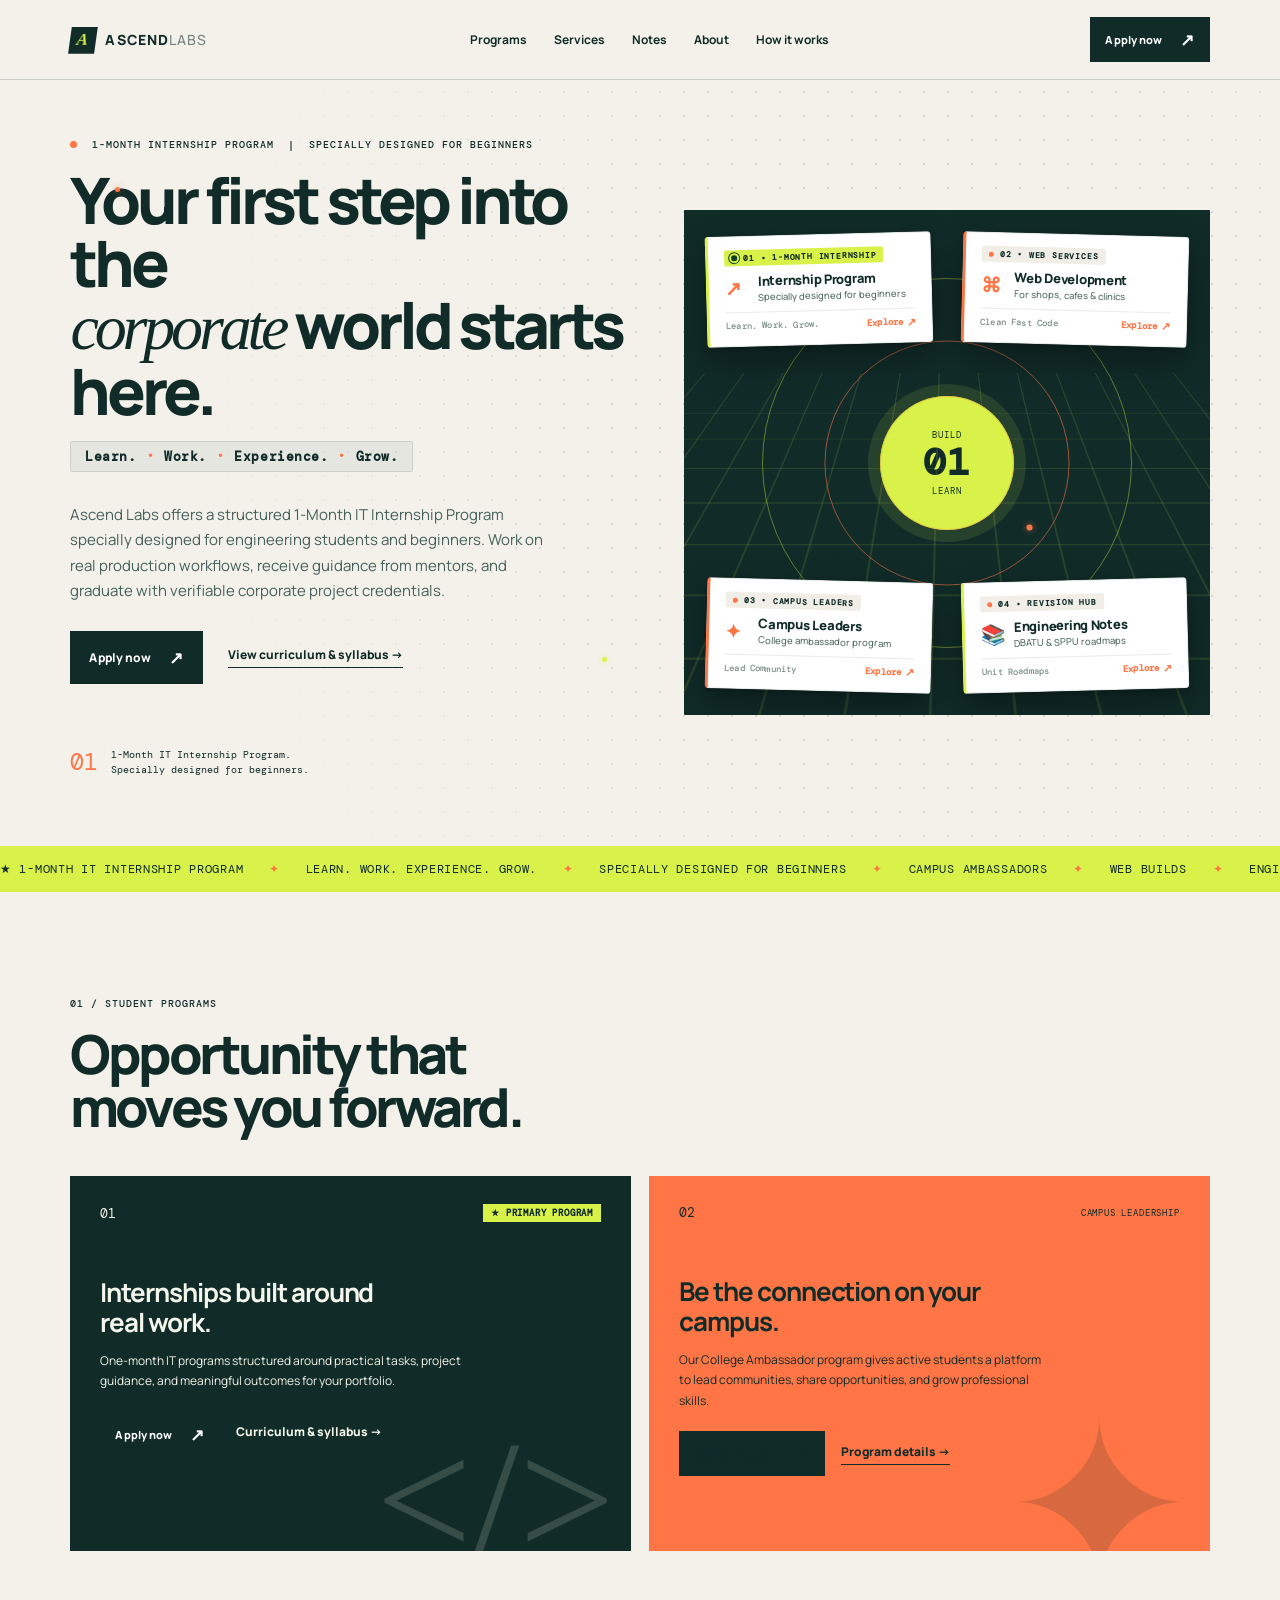
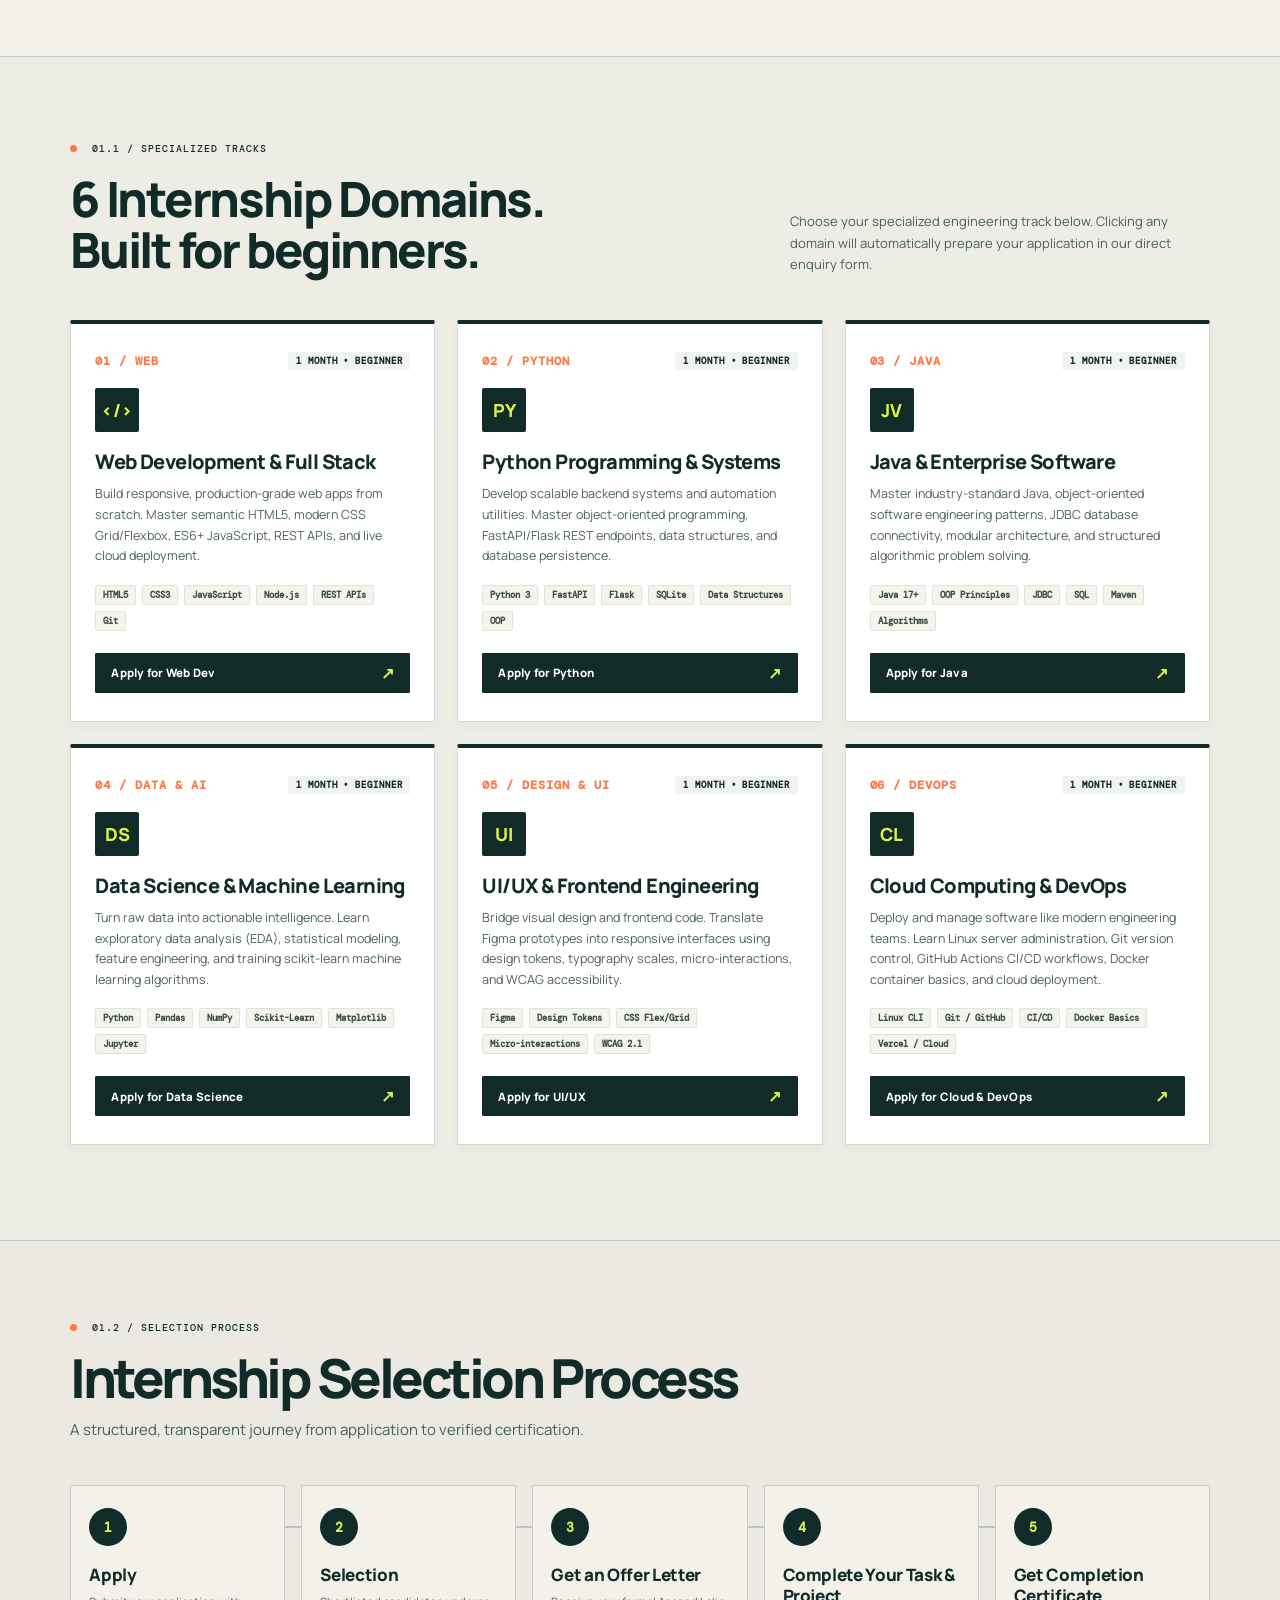
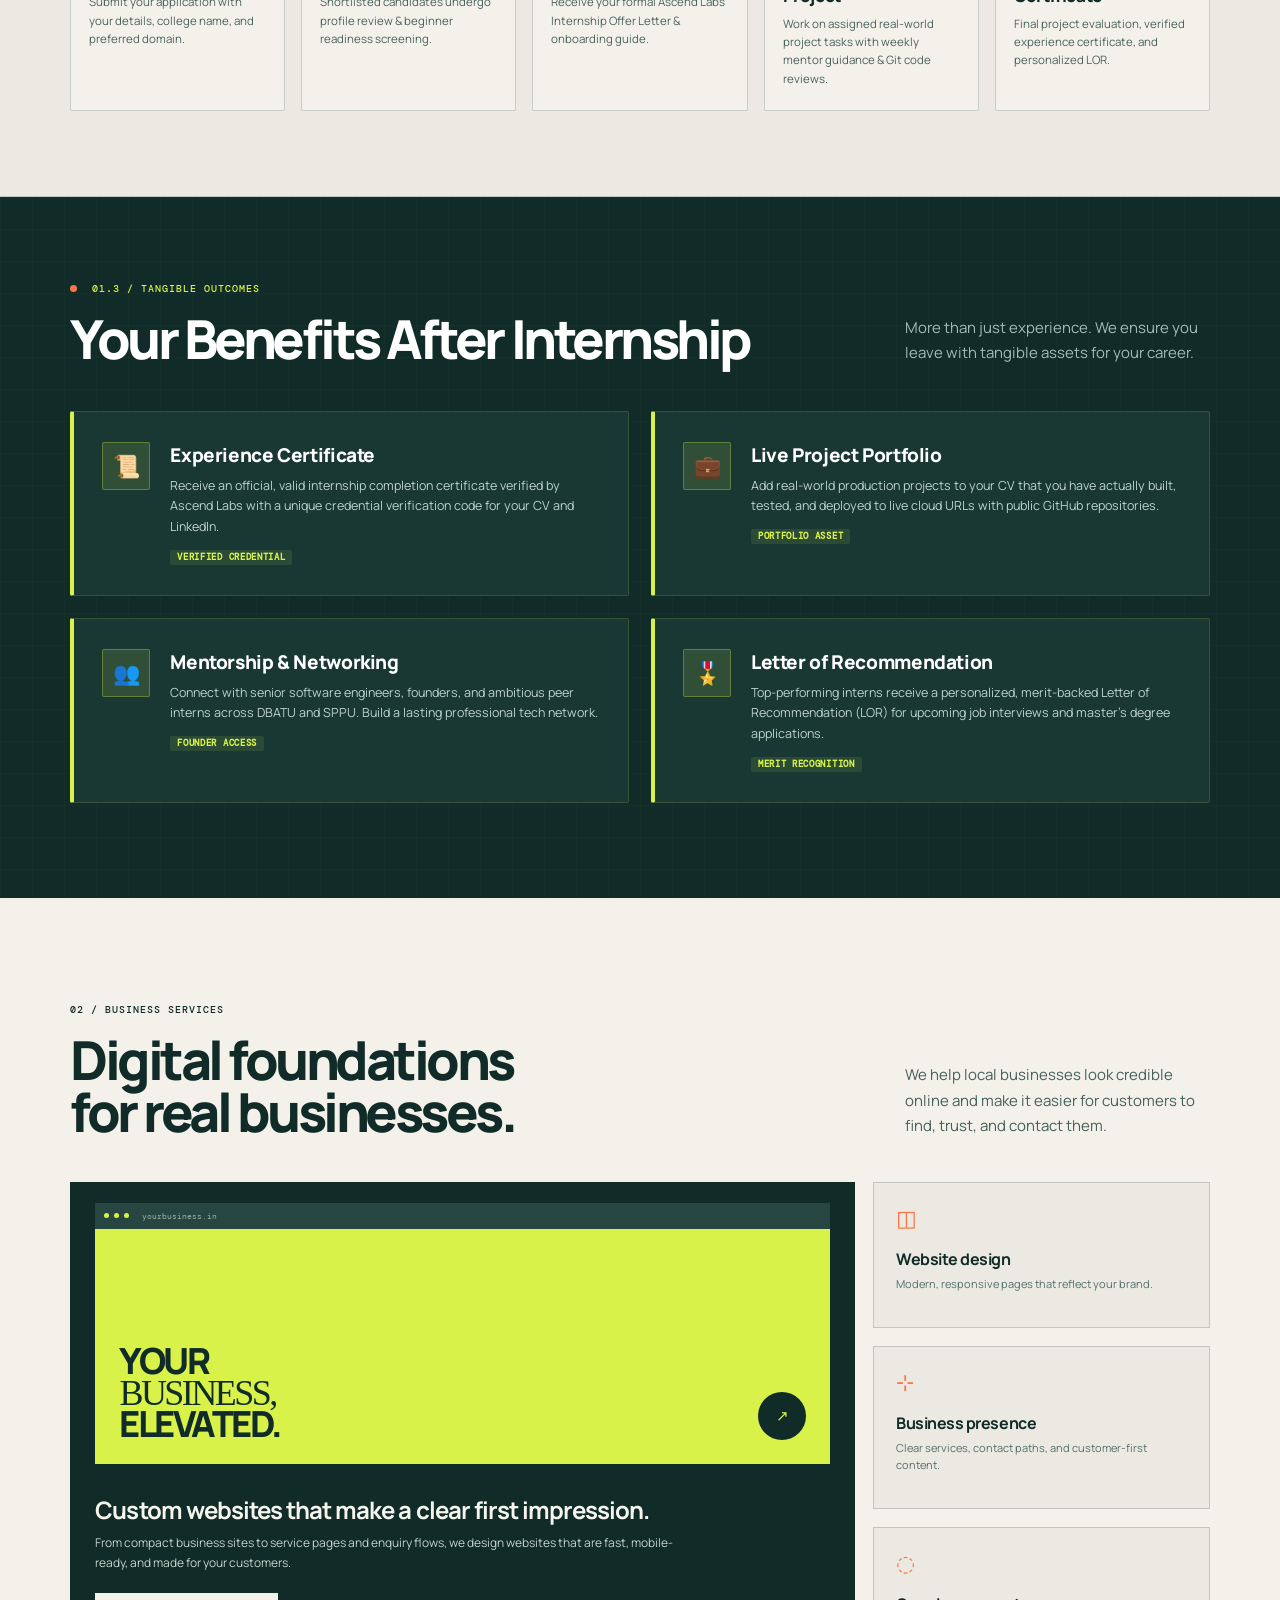
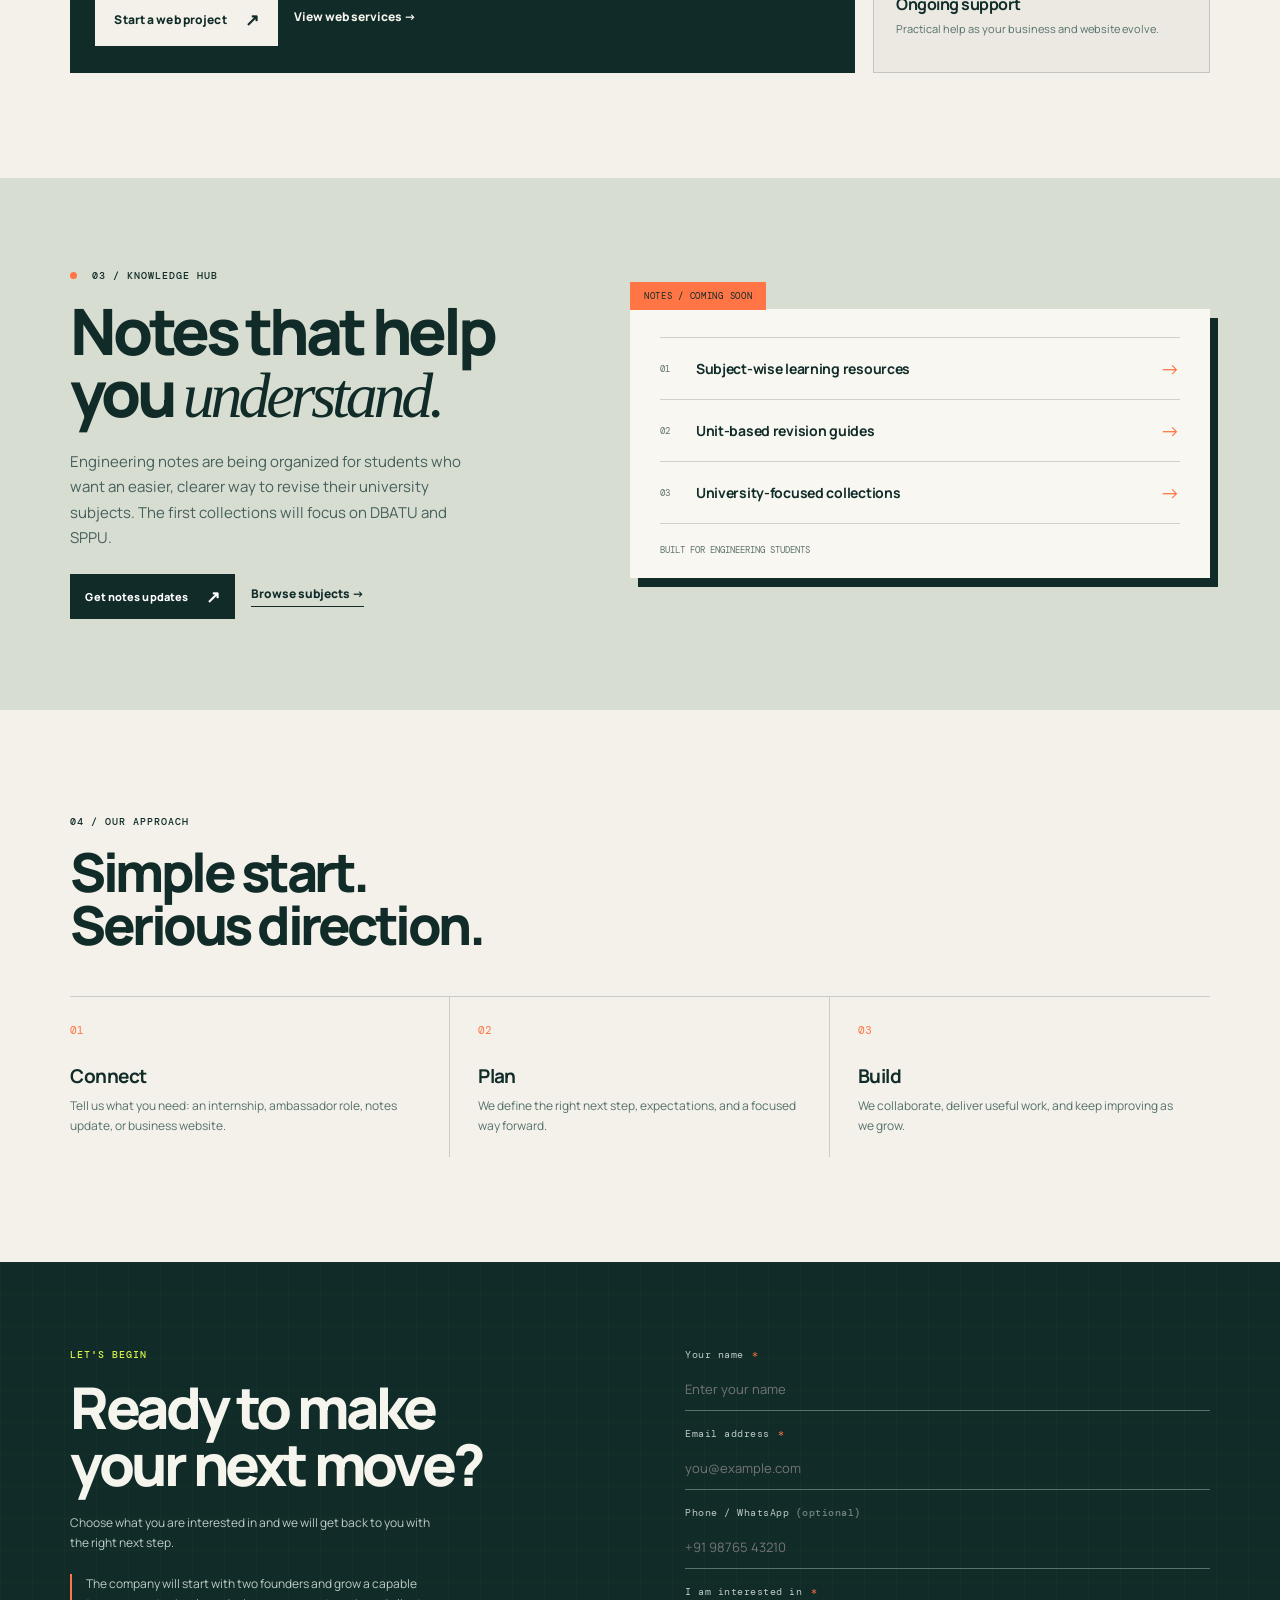
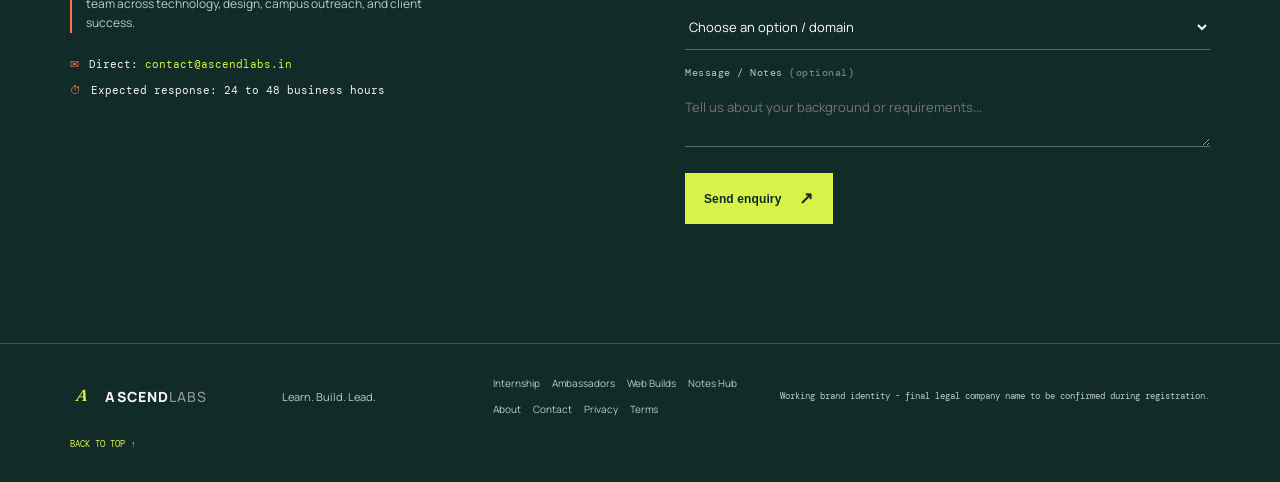
==== commit a59c13b3: "fix: restore dedicated subpage navigation for hero quad cards and maintain interactive 6-domain appl" ====
--- a/index.html
+++ b/index.html
@@ -56,7 +56,7 @@
           <div class="signal-pulse signal-pulse-2" aria-hidden="true"></div>
           <!-- 4 Professional Interactive Cards in White (Orange Animation on Hover) -->
           <!-- 1. Corner 1 (Top-Left): 1-Month IT Internship Program -->
-          <a href="#contact" data-select-domain="Internship: Web Development" class="hero-quad-card quad-intern" aria-label="1-Month IT Internship Program - Apply Now">
+          <a href="internship.html" class="hero-quad-card quad-intern" aria-label="1-Month IT Internship Program - Primary Program">
             <div class="quad-card-badge badge-lime">
               <span class="live-pulse"></span>
               <span>01 • 1-MONTH INTERNSHIP</span>
@@ -70,12 +70,12 @@
             </div>
             <div class="quad-card-footer">
               <span class="quad-motto">Learn. Work. Grow.</span>
-              <span class="quad-action">Apply now <i>↗</i></span>
+              <span class="quad-action">Explore <i>↗</i></span>
             </div>
           </a>
 
           <!-- 2. Corner 2 (Top-Right): Website Development for Businesses -->
-          <a href="#contact" data-select-domain="Website Development" class="hero-quad-card quad-web" aria-label="Website Development for Businesses - Get Quote">
+          <a href="web-development.html" class="hero-quad-card quad-web" aria-label="Website Development for Businesses">
             <div class="quad-card-badge">
               <span class="badge-dot"></span>
               <span>02 • WEB SERVICES</span>
@@ -89,12 +89,12 @@
             </div>
             <div class="quad-card-footer">
               <span class="quad-motto">Clean Fast Code</span>
-              <span class="quad-action">Get Quote <i>↗</i></span>
+              <span class="quad-action">Explore <i>↗</i></span>
             </div>
           </a>
 
           <!-- 3. Corner 3 (Bottom-Left): College Ambassador Program -->
-          <a href="#contact" data-select-domain="College Ambassador Program" class="hero-quad-card quad-amb" aria-label="College Ambassador Leadership Program - Apply as Leader">
+          <a href="campus-ambassador.html" class="hero-quad-card quad-amb" aria-label="College Ambassador Leadership Program">
             <div class="quad-card-badge">
               <span class="badge-dot"></span>
               <span>03 • CAMPUS LEADERS</span>
@@ -108,12 +108,12 @@
             </div>
             <div class="quad-card-footer">
               <span class="quad-motto">Lead Community</span>
-              <span class="quad-action">Apply <i>↗</i></span>
+              <span class="quad-action">Explore <i>↗</i></span>
             </div>
           </a>
 
           <!-- 4. Corner 4 (Bottom-Right): Engineering Notes Hub -->
-          <a href="#contact" data-select-domain="Engineering Notes" class="hero-quad-card quad-notes" aria-label="Engineering Notes Hub DBATU and SPPU - Get Notes">
+          <a href="engineering-notes.html" class="hero-quad-card quad-notes" aria-label="Engineering Notes Hub DBATU and SPPU">
             <div class="quad-card-badge">
               <span class="badge-dot"></span>
               <span>04 • REVISION HUB</span>
@@ -127,7 +127,7 @@
             </div>
             <div class="quad-card-footer">
               <span class="quad-motto">Unit Roadmaps</span>
-              <span class="quad-action">Get Notes <i>↗</i></span>
+              <span class="quad-action">Explore <i>↗</i></span>
             </div>
           </a>
 
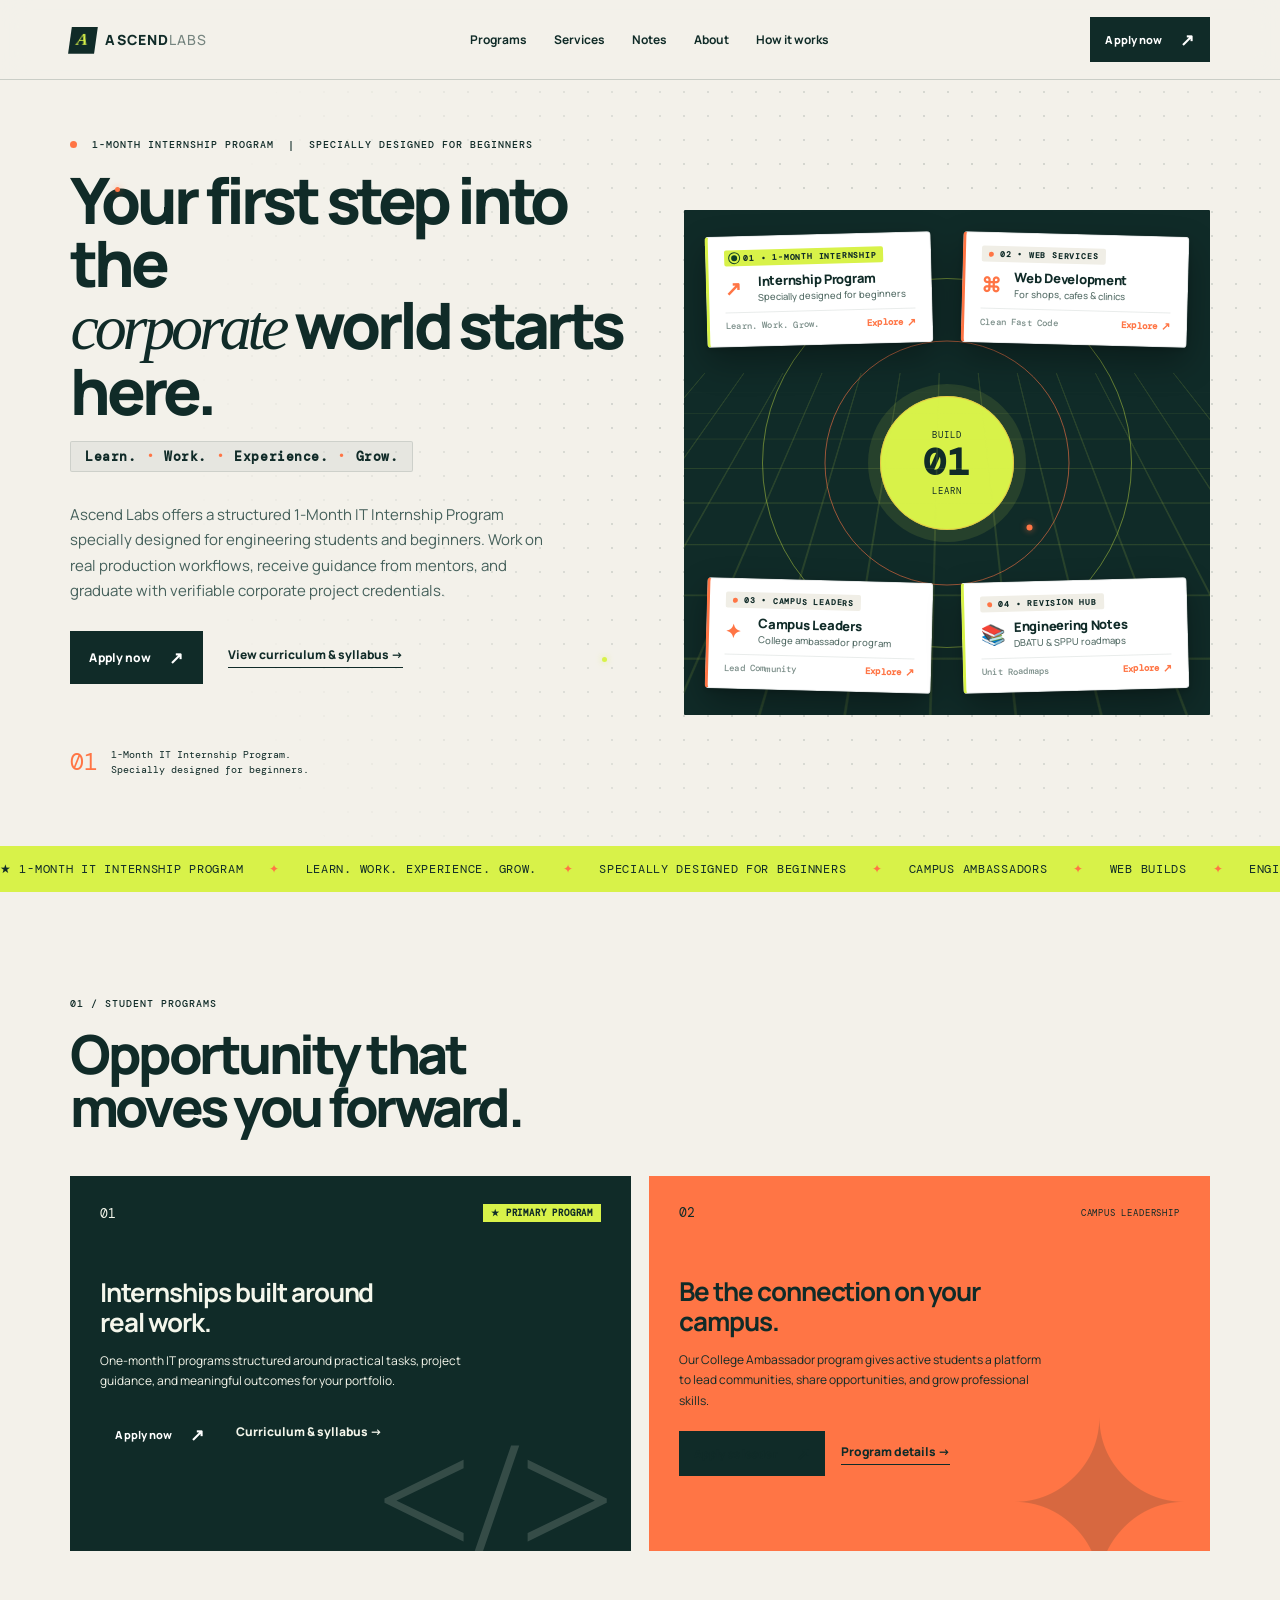
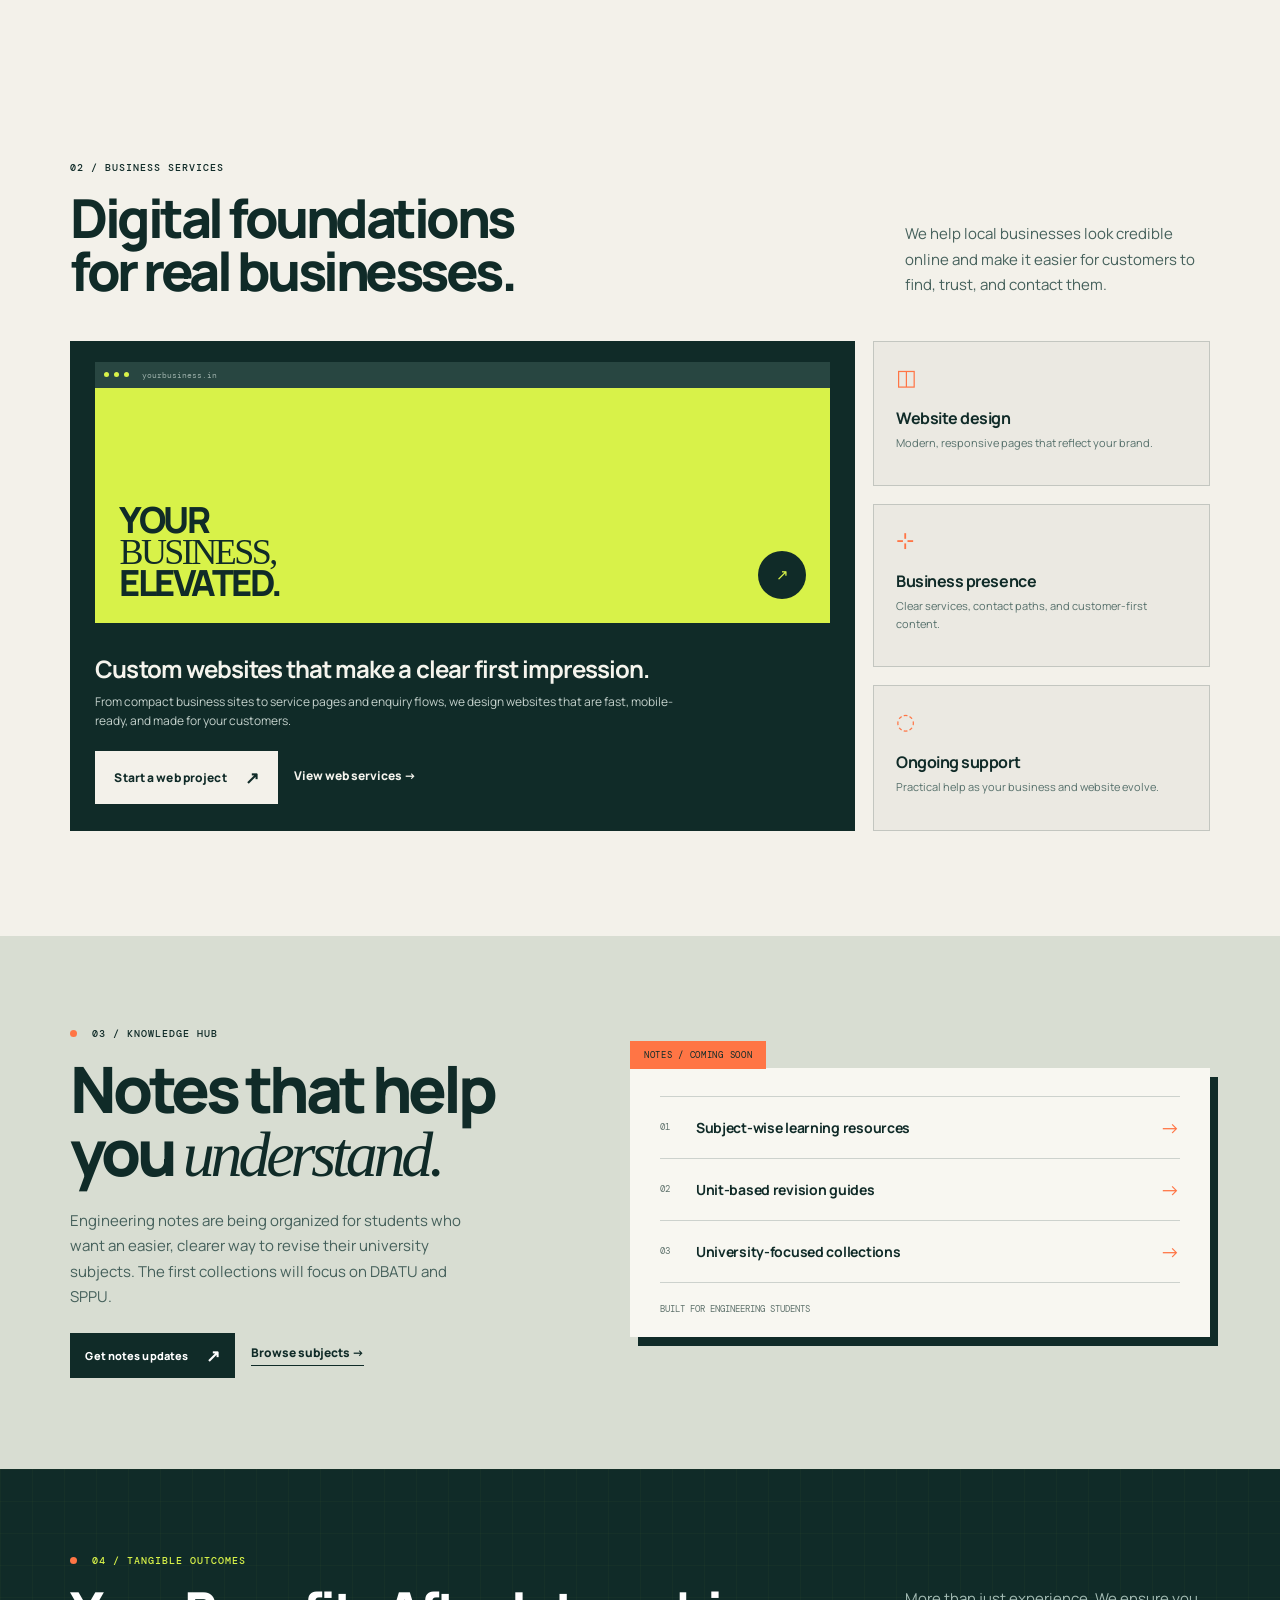
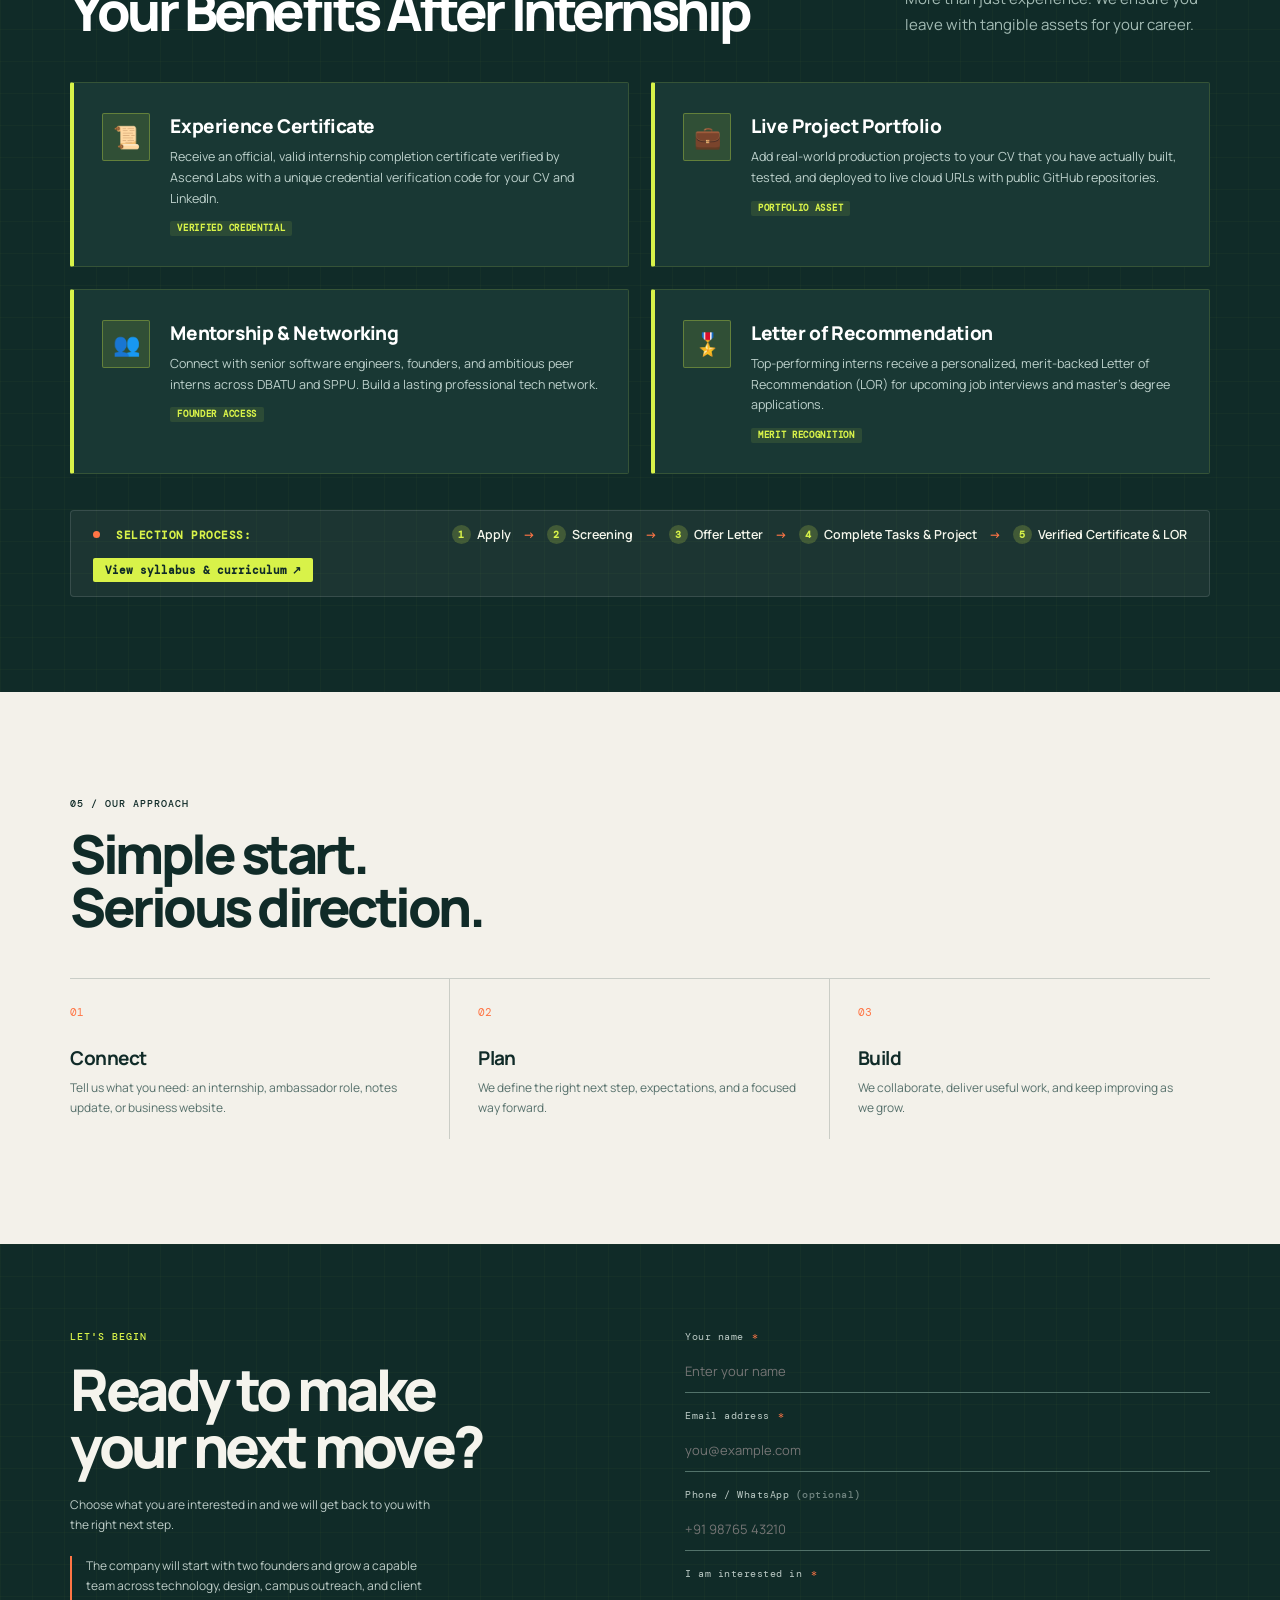
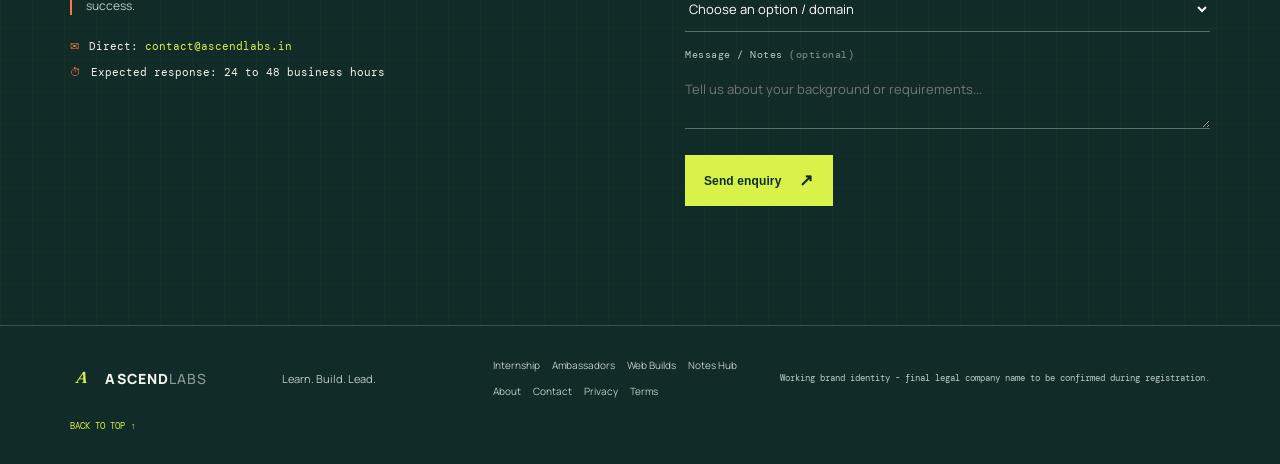
==== commit a5bea4c2: "feat: streamline homepage layout with Digital Foundations, Notes, Benefits, and compact 1-line selec" ====
--- a/index.html
+++ b/index.html
@@ -164,173 +164,26 @@
         </div>
       </section>
 
-      <!-- 01.1 / SIX SPECIALIZED INTERNSHIP DOMAINS -->
-      <section id="domains" class="domains-section section-shell">
-        <div class="domains-head">
-          <div>
-            <p class="eyebrow"><span class="status-dot"></span> 01.1 / SPECIALIZED TRACKS</p>
-            <h2>6 Internship Domains.<br />Built for beginners.</h2>
-          </div>
-          <p class="domains-intro">Choose your specialized engineering track below. Clicking any domain will automatically prepare your application in our direct enquiry form.</p>
-        </div>
-
-        <div class="domains-grid">
-          <!-- Domain 01 -->
-          <article class="domain-card" data-domain="Internship: Web Development">
-            <div class="domain-meta">
-              <span class="domain-num">01 / WEB</span>
-              <span class="domain-duration-tag">1 MONTH • BEGINNER</span>
-            </div>
-            <div class="domain-icon-row">&lt;/&gt;</div>
-            <h3>Web Development & Full Stack</h3>
-            <p class="domain-desc">Build responsive, production-grade web apps from scratch. Master semantic HTML5, modern CSS Grid/Flexbox, ES6+ JavaScript, REST APIs, and live cloud deployment.</p>
-            <div class="domain-tech-pills">
-              <span>HTML5</span><span>CSS3</span><span>JavaScript</span><span>Node.js</span><span>REST APIs</span><span>Git</span>
-            </div>
-            <a href="#contact" class="domain-action-btn" data-select-domain="Internship: Web Development">
-              <span>Apply for Web Dev</span> <i>↗</i>
-            </a>
-          </article>
-
-          <!-- Domain 02 -->
-          <article class="domain-card card-accent-orange" data-domain="Internship: Python Programming">
-            <div class="domain-meta">
-              <span class="domain-num">02 / PYTHON</span>
-              <span class="domain-duration-tag">1 MONTH • BEGINNER</span>
-            </div>
-            <div class="domain-icon-row">PY</div>
-            <h3>Python Programming & Systems</h3>
-            <p class="domain-desc">Develop scalable backend systems and automation utilities. Master object-oriented programming, FastAPI/Flask REST endpoints, data structures, and database persistence.</p>
-            <div class="domain-tech-pills">
-              <span>Python 3</span><span>FastAPI</span><span>Flask</span><span>SQLite</span><span>Data Structures</span><span>OOP</span>
-            </div>
-            <a href="#contact" class="domain-action-btn" data-select-domain="Internship: Python Programming">
-              <span>Apply for Python</span> <i>↗</i>
-            </a>
-          </article>
-
-          <!-- Domain 03 -->
-          <article class="domain-card" data-domain="Internship: Java Development">
-            <div class="domain-meta">
-              <span class="domain-num">03 / JAVA</span>
-              <span class="domain-duration-tag">1 MONTH • BEGINNER</span>
-            </div>
-            <div class="domain-icon-row">JV</div>
-            <h3>Java & Enterprise Software</h3>
-            <p class="domain-desc">Master industry-standard Java, object-oriented software engineering patterns, JDBC database connectivity, modular architecture, and structured algorithmic problem solving.</p>
-            <div class="domain-tech-pills">
-              <span>Java 17+</span><span>OOP Principles</span><span>JDBC</span><span>SQL</span><span>Maven</span><span>Algorithms</span>
-            </div>
-            <a href="#contact" class="domain-action-btn" data-select-domain="Internship: Java Development">
-              <span>Apply for Java</span> <i>↗</i>
-            </a>
-          </article>
-
-          <!-- Domain 04 -->
-          <article class="domain-card card-accent-orange" data-domain="Internship: Data Science & ML">
-            <div class="domain-meta">
-              <span class="domain-num">04 / DATA & AI</span>
-              <span class="domain-duration-tag">1 MONTH • BEGINNER</span>
-            </div>
-            <div class="domain-icon-row">DS</div>
-            <h3>Data Science & Machine Learning</h3>
-            <p class="domain-desc">Turn raw data into actionable intelligence. Learn exploratory data analysis (EDA), statistical modeling, feature engineering, and training scikit-learn machine learning algorithms.</p>
-            <div class="domain-tech-pills">
-              <span>Python</span><span>Pandas</span><span>NumPy</span><span>Scikit-Learn</span><span>Matplotlib</span><span>Jupyter</span>
-            </div>
-            <a href="#contact" class="domain-action-btn" data-select-domain="Internship: Data Science & ML">
-              <span>Apply for Data Science</span> <i>↗</i>
-            </a>
-          </article>
-
-          <!-- Domain 05 -->
-          <article class="domain-card" data-domain="Internship: UI/UX & Frontend">
-            <div class="domain-meta">
-              <span class="domain-num">05 / DESIGN & UI</span>
-              <span class="domain-duration-tag">1 MONTH • BEGINNER</span>
-            </div>
-            <div class="domain-icon-row">UI</div>
-            <h3>UI/UX & Frontend Engineering</h3>
-            <p class="domain-desc">Bridge visual design and frontend code. Translate Figma prototypes into responsive interfaces using design tokens, typography scales, micro-interactions, and WCAG accessibility.</p>
-            <div class="domain-tech-pills">
-              <span>Figma</span><span>Design Tokens</span><span>CSS Flex/Grid</span><span>Micro-interactions</span><span>WCAG 2.1</span>
-            </div>
-            <a href="#contact" class="domain-action-btn" data-select-domain="Internship: UI/UX & Frontend">
-              <span>Apply for UI/UX</span> <i>↗</i>
-            </a>
-          </article>
-
-          <!-- Domain 06 -->
-          <article class="domain-card card-accent-orange" data-domain="Internship: Cloud & DevOps">
-            <div class="domain-meta">
-              <span class="domain-num">06 / DEVOPS</span>
-              <span class="domain-duration-tag">1 MONTH • BEGINNER</span>
-            </div>
-            <div class="domain-icon-row">CL</div>
-            <h3>Cloud Computing & DevOps</h3>
-            <p class="domain-desc">Deploy and manage software like modern engineering teams. Learn Linux server administration, Git version control, GitHub Actions CI/CD workflows, Docker container basics, and cloud deployment.</p>
-            <div class="domain-tech-pills">
-              <span>Linux CLI</span><span>Git / GitHub</span><span>CI/CD</span><span>Docker Basics</span><span>Vercel / Cloud</span>
-            </div>
-            <a href="#contact" class="domain-action-btn" data-select-domain="Internship: Cloud & DevOps">
-              <span>Apply for Cloud & DevOps</span> <i>↗</i>
-            </a>
-          </article>
-        </div>
-      </section>
-
-      <!-- 01.2 / INTERNSHIP SELECTION PROCESS -->
-      <section class="selection-process-section section-shell">
-        <div class="section-intro">
-          <p class="eyebrow"><span class="status-dot"></span> 01.2 / SELECTION PROCESS</p>
-          <h2>Internship Selection Process</h2>
-          <p style="color: #45605b; max-width: 580px; margin-top: 14px;">A structured, transparent journey from application to verified certification.</p>
-        </div>
-
-        <div class="process-steps-track">
-          <div class="process-flow-track" aria-hidden="true">
-            <span class="flow-node flow-node-orange flow-node-track-1" title="Learning stage"></span>
-            <span class="flow-node flow-node-lime flow-node-track-2" title="Project stage"></span>
-            <span class="flow-node flow-node-orange flow-node-track-3" title="Growth stage"></span>
-          </div>
-          <div class="process-step-item">
-            <span class="process-step-num-badge">1</span>
-            <h4>Apply</h4>
-            <p>Submit your application with your details, college name, and preferred domain.</p>
-          </div>
-
-          <div class="process-step-item">
-            <span class="process-step-num-badge">2</span>
-            <h4>Selection</h4>
-            <p>Shortlisted candidates undergo profile review & beginner readiness screening.</p>
-          </div>
-
-          <div class="process-step-item">
-            <span class="process-step-num-badge">3</span>
-            <h4>Get an Offer Letter</h4>
-            <p>Receive your formal Ascend Labs Internship Offer Letter & onboarding guide.</p>
-          </div>
-
-          <div class="process-step-item">
-            <span class="process-step-num-badge">4</span>
-            <h4>Complete Your Task &amp; Project</h4>
-            <p>Work on assigned real-world project tasks with weekly mentor guidance & Git code reviews.</p>
-          </div>
-
-          <div class="process-step-item">
-            <span class="process-step-num-badge">5</span>
-            <h4>Get Completion Certificate</h4>
-            <p>Final project evaluation, verified experience certificate, and personalized LOR.</p>
-          </div>
-        </div>
-      </section>
-
-      <!-- 01.3 / YOUR BENEFITS AFTER INTERNSHIP -->
-      <section class="benefits-section section-shell">
+      <!-- 02 / BUSINESS SERVICES -->
+      <section id="services" class="service-section section-shell">
+        <div class="section-head"><div><p class="eyebrow">02 / BUSINESS SERVICES</p><h2>Digital foundations<br />for real businesses.</h2></div><p>We help local businesses look credible online and make it easier for customers to find, trust, and contact them.</p></div>
+        <div class="service-layout">
+          <article class="service-main"><div class="browser"><span></span><span></span><span></span><i>yourbusiness.in</i></div><div class="site-preview"><p>YOUR<br /><b>BUSINESS,</b><br />ELEVATED.</p><div class="preview-circle">↗</div></div><h3>Custom websites that make a clear first impression.</h3><p>From compact business sites to service pages and enquiry flows, we design websites that are fast, mobile-ready, and made for your customers.</p><div style="display: flex; gap: 16px; align-items: center; margin-top: 20px; flex-wrap: wrap;"><a href="#contact" data-select-domain="Website Development" class="button button-light">Start a web project <span>↗</span></a> <a href="web-development.html" class="text-link" style="color: var(--muted-lime);">View web services <span>→</span></a></div></article>
+          <div class="service-side"><article><span class="side-icon">◫</span><h3>Website design</h3><p>Modern, responsive pages that reflect your brand.</p></article><article><span class="side-icon">⊹</span><h3>Business presence</h3><p>Clear services, contact paths, and customer-first content.</p></article><article><span class="side-icon">◌</span><h3>Ongoing support</h3><p>Practical help as your business and website evolve.</p></article></div>
+        </div>
+      </section>
+
+      <!-- 03 / KNOWLEDGE HUB -->
+      <section id="notes" class="notes-section">
+        <div class="section-shell notes-wrap"><div class="notes-copy"><p class="eyebrow"><span class="status-dot"></span> 03 / KNOWLEDGE HUB</p><h2>Notes that help<br />you <em>understand.</em></h2><p>Engineering notes are being organized for students who want an easier, clearer way to revise their university subjects. The first collections will focus on DBATU and SPPU.</p><div style="display: flex; gap: 16px; align-items: center; margin-top: 20px; flex-wrap: wrap;"><a class="button button-small" href="#contact" data-select-domain="Engineering Notes">Get notes updates <span>↗</span></a> <a class="text-link" href="engineering-notes.html">Browse subjects <span>→</span></a></div></div><div class="notes-panel"><div class="folder-tab">NOTES / COMING SOON</div><div class="note-list"><a href="#contact" data-select-domain="Engineering Notes" style="text-decoration:none; color:inherit;"><div><span>01</span><b>Subject-wise learning resources</b><i>→</i></div></a><a href="#contact" data-select-domain="Engineering Notes" style="text-decoration:none; color:inherit;"><div><span>02</span><b>Unit-based revision guides</b><i>→</i></div></a><a href="#contact" data-select-domain="Engineering Notes" style="text-decoration:none; color:inherit;"><div><span>03</span><b>University-focused collections</b><i>→</i></div></a></div><p class="mono">BUILT FOR ENGINEERING STUDENTS</p></div></div>
+      </section>
+
+      <!-- 04 / ADVANTAGES OF INTERNSHIP & SELECTION PROCESS STRIP -->
+      <section id="benefits" class="benefits-section section-shell">
         <div class="dark-panel-grid" aria-hidden="true"></div>
         <div class="section-head">
           <div>
-            <p class="eyebrow"><span class="status-dot"></span> 01.3 / TANGIBLE OUTCOMES</p>
+            <p class="eyebrow"><span class="status-dot"></span> 04 / TANGIBLE OUTCOMES</p>
             <h2>Your Benefits After Internship</h2>
           </div>
           <p>More than just experience. We ensure you leave with tangible assets for your career.</p>
@@ -373,21 +226,30 @@
             </div>
           </article>
         </div>
-      </section>
-
-      <section id="services" class="service-section section-shell">
-        <div class="section-head"><div><p class="eyebrow">02 / BUSINESS SERVICES</p><h2>Digital foundations<br />for real businesses.</h2></div><p>We help local businesses look credible online and make it easier for customers to find, trust, and contact them.</p></div>
-        <div class="service-layout">
-          <article class="service-main"><div class="browser"><span></span><span></span><span></span><i>yourbusiness.in</i></div><div class="site-preview"><p>YOUR<br /><b>BUSINESS,</b><br />ELEVATED.</p><div class="preview-circle">↗</div></div><h3>Custom websites that make a clear first impression.</h3><p>From compact business sites to service pages and enquiry flows, we design websites that are fast, mobile-ready, and made for your customers.</p><div style="display: flex; gap: 16px; align-items: center; margin-top: 20px; flex-wrap: wrap;"><a href="#contact" data-select-domain="Website Development" class="button button-light">Start a web project <span>↗</span></a> <a href="web-development.html" class="text-link" style="color: var(--muted-lime);">View web services <span>→</span></a></div></article>
-          <div class="service-side"><article><span class="side-icon">◫</span><h3>Website design</h3><p>Modern, responsive pages that reflect your brand.</p></article><article><span class="side-icon">⊹</span><h3>Business presence</h3><p>Clear services, contact paths, and customer-first content.</p></article><article><span class="side-icon">◌</span><h3>Ongoing support</h3><p>Practical help as your business and website evolve.</p></article></div>
-        </div>
-      </section>
-
-      <section id="notes" class="notes-section">
-        <div class="section-shell notes-wrap"><div class="notes-copy"><p class="eyebrow"><span class="status-dot"></span> 03 / KNOWLEDGE HUB</p><h2>Notes that help<br />you <em>understand.</em></h2><p>Engineering notes are being organized for students who want an easier, clearer way to revise their university subjects. The first collections will focus on DBATU and SPPU.</p><div style="display: flex; gap: 16px; align-items: center; margin-top: 20px; flex-wrap: wrap;"><a class="button button-small" href="#contact" data-select-domain="Engineering Notes">Get notes updates <span>↗</span></a> <a class="text-link" href="engineering-notes.html">Browse subjects <span>→</span></a></div></div><div class="notes-panel"><div class="folder-tab">NOTES / COMING SOON</div><div class="note-list"><a href="#contact" data-select-domain="Engineering Notes" style="text-decoration:none; color:inherit;"><div><span>01</span><b>Subject-wise learning resources</b><i>→</i></div></a><a href="#contact" data-select-domain="Engineering Notes" style="text-decoration:none; color:inherit;"><div><span>02</span><b>Unit-based revision guides</b><i>→</i></div></a><a href="#contact" data-select-domain="Engineering Notes" style="text-decoration:none; color:inherit;"><div><span>03</span><b>University-focused collections</b><i>→</i></div></a></div><p class="mono">BUILT FOR ENGINEERING STUDENTS</p></div></div>
-      </section>
-
-      <section id="process" class="process section-shell"><div class="section-intro"><p class="eyebrow">04 / OUR APPROACH</p><h2>Simple start.<br />Serious direction.</h2></div><div class="steps"><article><span>01</span><h3>Connect</h3><p>Tell us what you need: an internship, ambassador role, notes update, or business website.</p></article><article><span>02</span><h3>Plan</h3><p>We define the right next step, expectations, and a focused way forward.</p></article><article><span>03</span><h3>Build</h3><p>We collaborate, deliver useful work, and keep improving as we grow.</p></article></div></section>
+
+        <!-- Selection Process as a compact line strip (minimal vertical space) -->
+        <div class="selection-process-strip" aria-label="Internship Selection Process">
+          <div class="strip-label">
+            <span class="status-dot"></span>
+            <span>SELECTION PROCESS:</span>
+          </div>
+          <div class="strip-steps">
+            <span class="strip-step"><i class="step-num">1</i> Apply</span>
+            <span class="strip-arrow">→</span>
+            <span class="strip-step"><i class="step-num">2</i> Screening</span>
+            <span class="strip-arrow">→</span>
+            <span class="strip-step"><i class="step-num">3</i> Offer Letter</span>
+            <span class="strip-arrow">→</span>
+            <span class="strip-step"><i class="step-num">4</i> Complete Tasks & Project</span>
+            <span class="strip-arrow">→</span>
+            <span class="strip-step"><i class="step-num">5</i> Verified Certificate & LOR</span>
+          </div>
+          <a href="internship.html" class="strip-link">View syllabus & curriculum <span>↗</span></a>
+        </div>
+      </section>
+
+      <!-- 05 / OUR APPROACH -->
+      <section id="process" class="process section-shell"><div class="section-intro"><p class="eyebrow">05 / OUR APPROACH</p><h2>Simple start.<br />Serious direction.</h2></div><div class="steps"><article><span>01</span><h3>Connect</h3><p>Tell us what you need: an internship, ambassador role, notes update, or business website.</p></article><article><span>02</span><h3>Plan</h3><p>We define the right next step, expectations, and a focused way forward.</p></article><article><span>03</span><h3>Build</h3><p>We collaborate, deliver useful work, and keep improving as we grow.</p></article></div></section>
 
       <section id="contact" class="contact section-shell">
         <div class="dark-panel-grid" aria-hidden="true"></div>
--- a/styles.css
+++ b/styles.css
@@ -1509,6 +1509,107 @@
   border-radius: 2px;
 }
 
+/* ==========================================================================
+   Compact 1-Line Selection Process Strip (Home Page)
+   ========================================================================== */
+.selection-process-strip {
+  display: flex;
+  align-items: center;
+  justify-content: space-between;
+  gap: 14px;
+  background: rgba(255, 255, 255, 0.05);
+  border: 1px solid rgba(255, 255, 255, 0.12);
+  padding: 14px 22px;
+  margin-top: 36px;
+  border-radius: 4px;
+  flex-wrap: wrap;
+}
+
+.strip-label {
+  display: flex;
+  align-items: center;
+  gap: 8px;
+  font-family: var(--mono);
+  font-size: 11px;
+  font-weight: 700;
+  color: var(--lime);
+  letter-spacing: 0.5px;
+  white-space: nowrap;
+}
+
+.strip-steps {
+  display: flex;
+  align-items: center;
+  gap: 12px;
+  flex-wrap: wrap;
+  font-family: var(--sans);
+  font-size: 12.5px;
+  color: var(--paper);
+}
+
+.strip-step {
+  display: inline-flex;
+  align-items: center;
+  gap: 6px;
+  font-weight: 600;
+}
+
+.strip-step .step-num {
+  font-style: normal;
+  display: inline-flex;
+  align-items: center;
+  justify-content: center;
+  width: 19px;
+  height: 19px;
+  border-radius: 50%;
+  background: rgba(216, 242, 73, 0.2);
+  color: var(--lime);
+  font-size: 10px;
+  font-family: var(--mono);
+  font-weight: 700;
+}
+
+.strip-arrow {
+  color: var(--orange);
+  font-weight: 700;
+  font-size: 12px;
+}
+
+.strip-link {
+  font-family: var(--mono);
+  font-size: 11px;
+  font-weight: 700;
+  color: var(--ink);
+  text-decoration: none;
+  display: inline-flex;
+  align-items: center;
+  gap: 5px;
+  white-space: nowrap;
+  padding: 5px 12px;
+  background: var(--lime);
+  border-radius: 2px;
+  transition: all 0.2s ease;
+}
+
+.strip-link:hover {
+  background: var(--orange);
+  color: var(--ink);
+  transform: translateY(-1px);
+}
+
+@media (max-width: 820px) {
+  .selection-process-strip {
+    flex-direction: column;
+    align-items: flex-start;
+    gap: 12px;
+    padding: 14px 16px;
+  }
+  .strip-steps {
+    gap: 8px;
+    font-size: 11.5px;
+  }
+}
+
 @media(max-width: 980px) {
   .process-steps-track {
     grid-template-columns: 1fr 1fr;
